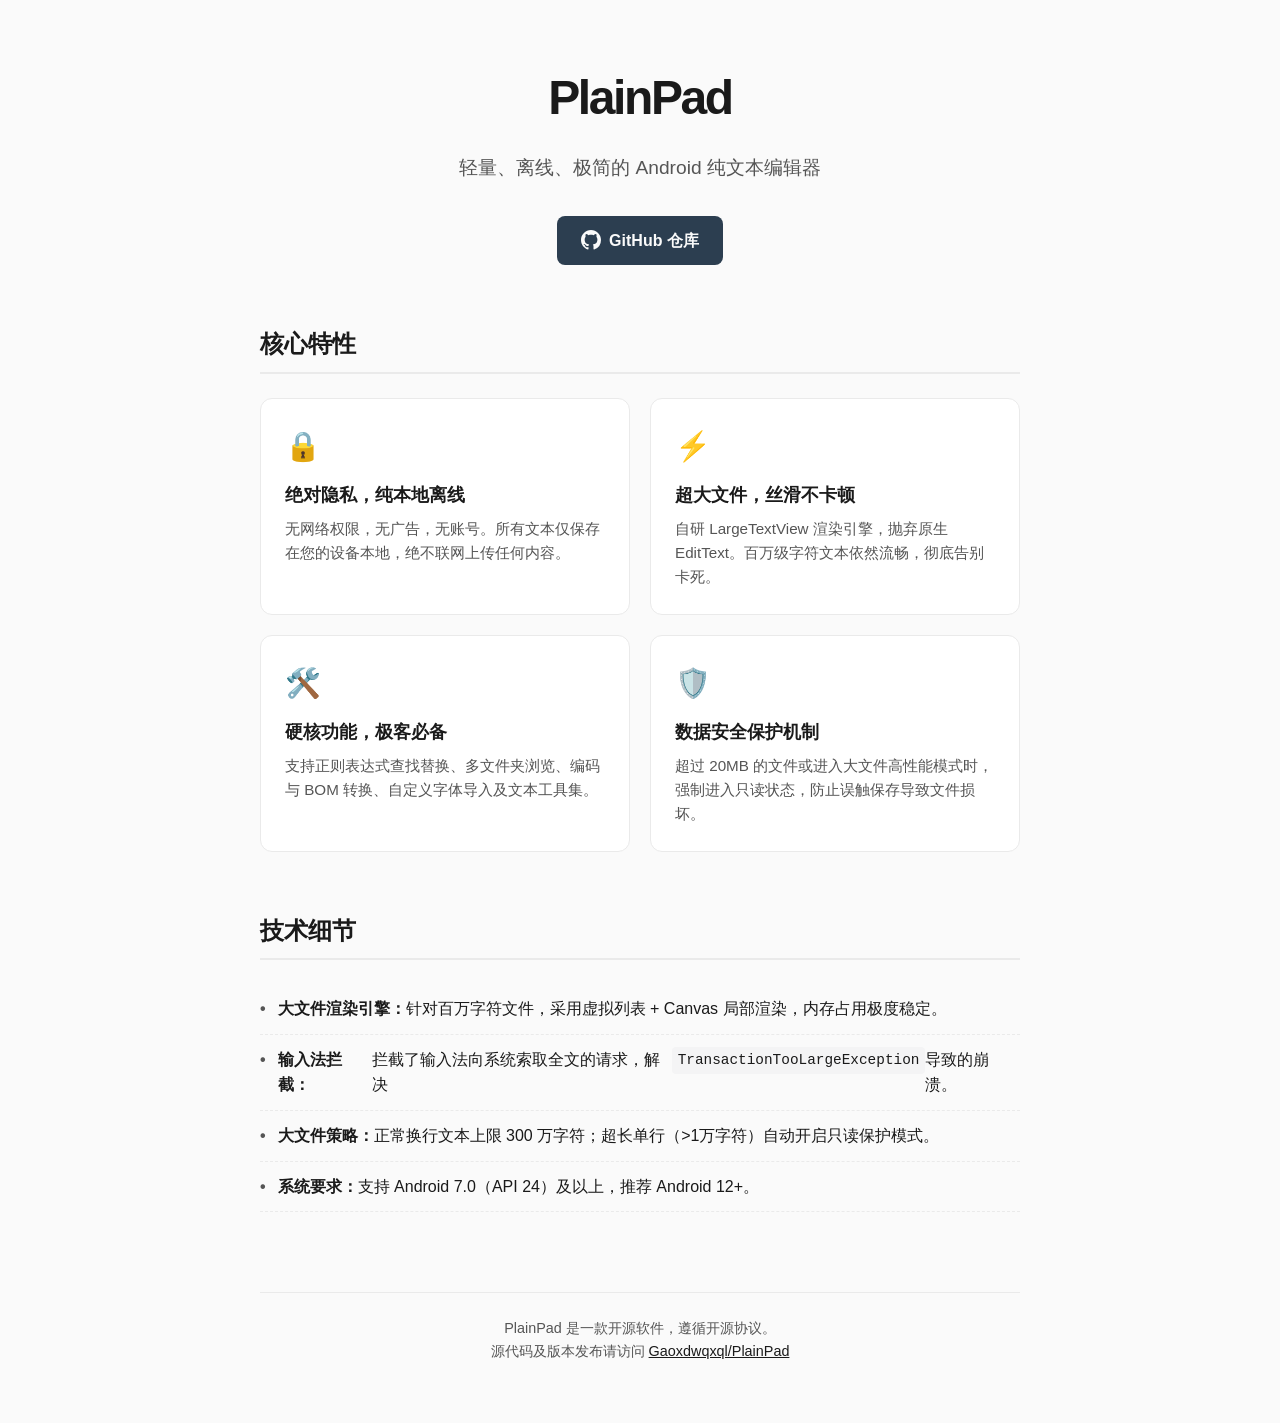
==== app/PlainPad/index.html @ 351f8bdc "Add files via upload" ====
<!DOCTYPE html>
<html lang="zh-CN">
<head>
    <meta charset="UTF-8">
    <meta name="viewport" content="width=device-width, initial-scale=1.0">
    <title>PlainPad - 轻量极简的 Android 纯文本编辑器</title>
    <meta name="description" content="PlainPad 是一款轻量、离线、极简的 Android 纯文本编辑器。无广告、无账号、无网络权限，支持超大文件处理。">
    <style>
        :root {
            --bg-color: #fafafa;
            --text-main: #1a1a1a;
            --text-secondary: #555555;
            --accent-color: #2c3e50;
            --card-bg: #ffffff;
            --border-color: #eaeaea;
            --code-bg: #f4f4f5;
        }

        @media (prefers-color-scheme: dark) {
            :root {
                --bg-color: #121212;
                --text-main: #f0f0f0;
                --text-secondary: #aaaaaa;
                --accent-color: #e0e0e0;
                --card-bg: #1e1e1e;
                --border-color: #333333;
                --code-bg: #2a2a2a;
            }
        }

        * {
            box-sizing: border-box;
            margin: 0;
            padding: 0;
        }

        body {
            font-family: -apple-system, BlinkMacSystemFont, "Segoe UI", Roboto, Helvetica, Arial, sans-serif;
            background-color: var(--bg-color);
            color: var(--text-main);
            line-height: 1.6;
            -webkit-font-smoothing: antialiased;
        }

        .container {
            max-width: 800px;
            margin: 0 auto;
            padding: 60px 20px;
        }

        /* 头部区域 */
        header {
            text-align: center;
            margin-bottom: 60px;
        }

        h1 {
            font-size: 3rem;
            font-weight: 800;
            letter-spacing: -0.05em;
            margin-bottom: 16px;
        }

        .subtitle {
            font-size: 1.2rem;
            color: var(--text-secondary);
            margin-bottom: 32px;
        }

        .github-btn {
            display: inline-flex;
            align-items: center;
            background-color: var(--accent-color);
            color: var(--bg-color);
            text-decoration: none;
            padding: 12px 24px;
            border-radius: 8px;
            font-weight: 600;
            transition: opacity 0.2s;
        }

        .github-btn:hover {
            opacity: 0.8;
        }

        .github-btn svg {
            width: 20px;
            height: 20px;
            margin-right: 8px;
            fill: currentColor;
        }

        /* 内容区块 */
        .section-title {
            font-size: 1.5rem;
            font-weight: 700;
            margin-bottom: 24px;
            padding-bottom: 8px;
            border-bottom: 2px solid var(--border-color);
        }

        /* 特性网格 */
        .features-grid {
            display: grid;
            grid-template-columns: repeat(auto-fit, minmax(300px, 1fr));
            gap: 20px;
            margin-bottom: 60px;
        }

        .feature-card {
            background-color: var(--card-bg);
            border: 1px solid var(--border-color);
            border-radius: 12px;
            padding: 24px;
            transition: transform 0.2s, box-shadow 0.2s;
        }

        .feature-card:hover {
            transform: translateY(-2px);
            box-shadow: 0 8px 24px rgba(0,0,0,0.04);
        }

        .feature-icon {
            font-size: 1.8rem;
            margin-bottom: 12px;
        }

        .feature-card h3 {
            font-size: 1.1rem;
            margin-bottom: 8px;
        }

        .feature-card p {
            font-size: 0.95rem;
            color: var(--text-secondary);
        }

        /* 详情列表 */
        .details-list {
            list-style: none;
            margin-bottom: 60px;
        }

        .details-list li {
            padding: 12px 0;
            border-bottom: 1px dashed var(--border-color);
            display: flex;
            align-items: flex-start;
        }

        .details-list li::before {
            content: "•";
            color: var(--text-secondary);
            margin-right: 12px;
            font-weight: bold;
        }

        /* 代码块样式 */
        code {
            font-family: ui-monospace, SFMono-Regular, Menlo, Monaco, Consolas, monospace;
            background-color: var(--code-bg);
            padding: 2px 6px;
            border-radius: 4px;
            font-size: 0.9em;
        }

        /* 底部 */
        footer {
            text-align: center;
            margin-top: 80px;
            padding-top: 24px;
            border-top: 1px solid var(--border-color);
            color: var(--text-secondary);
            font-size: 0.9rem;
        }
    </style>
</head>
<body>

    <div class="container">
        <header>
            <h1>PlainPad</h1>
            <p class="subtitle">轻量、离线、极简的 Android 纯文本编辑器</p>
            <a href="https://github.com/Gaoxdwqxql/PlainPad" target="_blank" rel="noopener noreferrer" class="github-btn">
                <svg viewBox="0 0 16 16" version="1.1" aria-hidden="true"><path fill-rule="evenodd" d="M8 0C3.58 0 0 3.58 0 8c0 3.54 2.29 6.53 5.47 7.59.4.07.55-.17.55-.38 0-.19-.01-.82-.01-1.49-2.01.37-2.53-.49-2.69-.94-.09-.23-.48-.94-.82-1.13-.28-.15-.68-.52-.01-.53.63-.01 1.08.58 1.23.82.72 1.21 1.87.87 2.33.66.07-.52.28-.87.51-1.07-1.78-.2-3.64-.89-3.64-3.95 0-.87.31-1.59.82-2.15-.08-.2-.36-1.02.08-2.12 0 0 .67-.21 2.2.82.64-.18 1.32-.27 2-.27.68 0 1.36.09 2 .27 1.53-1.04 2.2-.82 2.2-.82.44 1.1.16 1.92.08 2.12.51.56.82 1.27.82 2.15 0 3.07-1.87 3.75-3.65 3.95.29.25.54.73.54 1.48 0 1.07-.01 1.93-.01 2.2 0 .21.15.46.55.38A8.013 8.013 0 0016 8c0-4.42-3.58-8-8-8z"></path></svg>
                GitHub 仓库
            </a>
        </header>

        <main>
            <h2 class="section-title">核心特性</h2>
            <div class="features-grid">
                <div class="feature-card">
                    <div class="feature-icon">🔒</div>
                    <h3>绝对隐私，纯本地离线</h3>
                    <p>无网络权限，无广告，无账号。所有文本仅保存在您的设备本地，绝不联网上传任何内容。</p>
                </div>
                <div class="feature-card">
                    <div class="feature-icon">⚡</div>
                    <h3>超大文件，丝滑不卡顿</h3>
                    <p>自研 LargeTextView 渲染引擎，抛弃原生 EditText。百万级字符文本依然流畅，彻底告别卡死。</p>
                </div>
                <div class="feature-card">
                    <div class="feature-icon">🛠️</div>
                    <h3>硬核功能，极客必备</h3>
                    <p>支持正则表达式查找替换、多文件夹浏览、编码与 BOM 转换、自定义字体导入及文本工具集。</p>
                </div>
                <div class="feature-card">
                    <div class="feature-icon">🛡️</div>
                    <h3>数据安全保护机制</h3>
                    <p>超过 20MB 的文件或进入大文件高性能模式时，强制进入只读状态，防止误触保存导致文件损坏。</p>
                </div>
            </div>

            <h2 class="section-title">技术细节</h2>
            <ul class="details-list">
                <li><strong>大文件渲染引擎：</strong>针对百万字符文件，采用虚拟列表 + Canvas 局部渲染，内存占用极度稳定。</li>
                <li><strong>输入法拦截：</strong>拦截了输入法向系统索取全文的请求，解决 <code>TransactionTooLargeException</code> 导致的崩溃。</li>
                <li><strong>大文件策略：</strong>正常换行文本上限 300 万字符；超长单行（>1万字符）自动开启只读保护模式。</li>
                <li><strong>系统要求：</strong>支持 Android 7.0（API 24）及以上，推荐 Android 12+。</li>
            </ul>
        </main>

        <footer>
            <p>PlainPad 是一款开源软件，遵循开源协议。</p>
            <p>源代码及版本发布请访问 <a href="https://github.com/Gaoxdwqxql/PlainPad" target="_blank" rel="noopener noreferrer" style="color: var(--text-main); text-decoration: underline;">Gaoxdwqxql/PlainPad</a></p>
        </footer>
    </div>

</body>
</html>
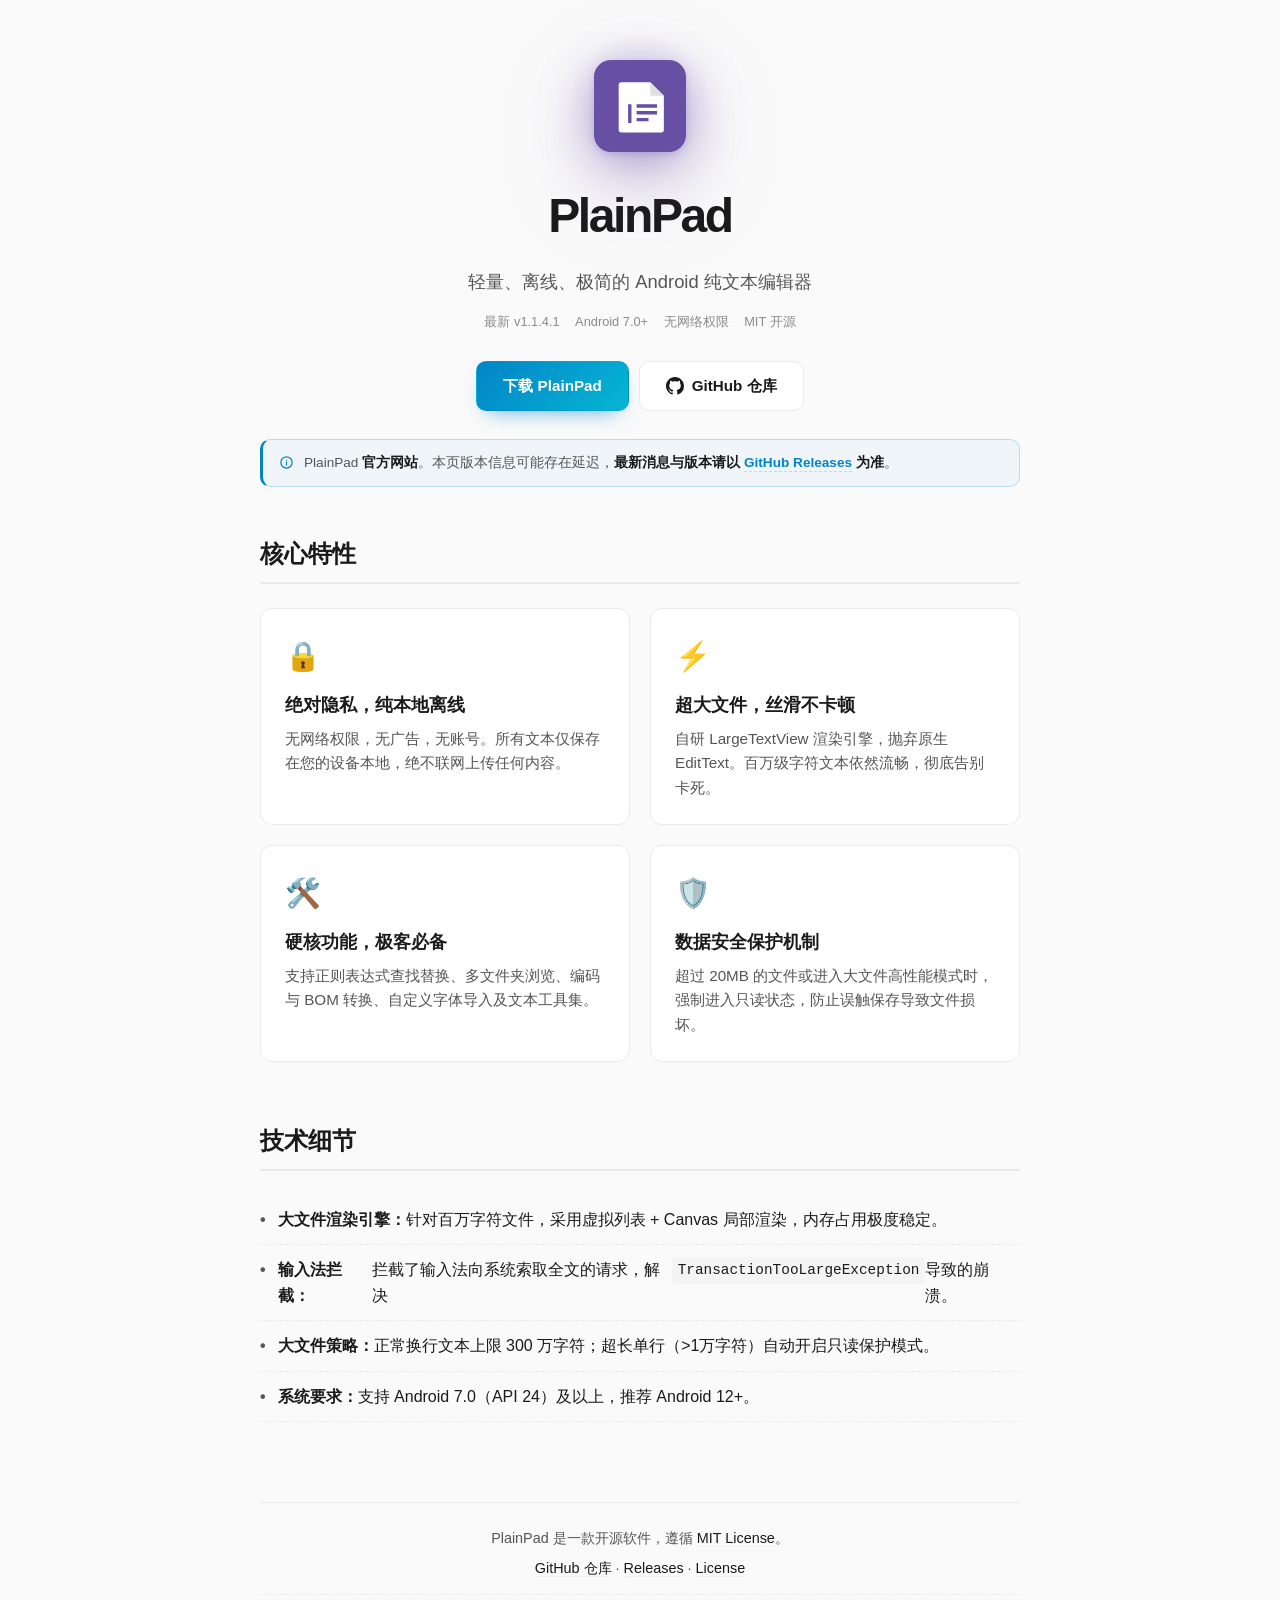
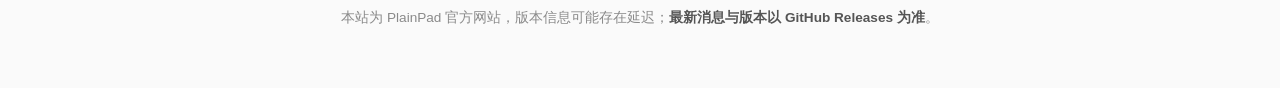
==== commit f6c87958: "Update index.html" ====
--- a/app/PlainPad/index.html
+++ b/app/PlainPad/index.html
@@ -4,16 +4,24 @@
     <meta charset="UTF-8">
     <meta name="viewport" content="width=device-width, initial-scale=1.0">
     <title>PlainPad - 轻量极简的 Android 纯文本编辑器</title>
-    <meta name="description" content="PlainPad 是一款轻量、离线、极简的 Android 纯文本编辑器。无广告、无账号、无网络权限，支持超大文件处理。">
+    <meta name="description" content="PlainPad 是一款轻量、离线、极简的 Android 纯文本编辑器。无广告、无账号、无网络权限，支持超大文件处理。官方网站提供版本信息与下载入口，版本更新以 GitHub Releases 为准。">
+    <link rel="icon" href="data:image/svg+xml,%3Csvg xmlns='http://www.w3.org/2000/svg' viewBox='0 0 108 108'%3E%3Cpath fill='%236750A4' d='M20,0 L88,0 A20,20 0 0 1 108,20 L108,88 A20,20 0 0 1 88,108 L20,108 A20,20 0 0 1 0,88 L0,20 A20,20 0 0 1 20,0 z'/%3E%3Cpath fill='%23fff' d='M32,26 L66,26 L82,42 L82,82 A3,3 0 0 1 79,85 L32,85 A3,3 0 0 1 29,82 L29,29 A3,3 0 0 1 32,26 z'/%3E%3Cpath fill='%23E0E0E0' d='M66,26 L66,42 L82,42 z'/%3E%3Cpath fill='%236750A4' d='M40,52 L44,52 L44,74 L40,74 z M50,52 L74,52 L74,56 L50,56 z M50,60 L74,60 L74,64 L50,64 z M50,68 L64,68 L64,72 L50,72 z'/%3E%3C/svg%3E">
     <style>
         :root {
             --bg-color: #fafafa;
             --text-main: #1a1a1a;
             --text-secondary: #555555;
+            --text-faint: #8a8a8a;
             --accent-color: #2c3e50;
             --card-bg: #ffffff;
             --border-color: #eaeaea;
             --code-bg: #f4f4f5;
+            --brand-2: #0284c7;
+            --brand-3: #06b6d4;
+            --notice-bg: rgba(2,132,199,.045);
+            --notice-border: rgba(2,132,199,.22);
+            --glow-1: rgba(103,80,164,.22);
+            --glow-2: rgba(139,92,246,.08);
         }
 
         @media (prefers-color-scheme: dark) {
@@ -21,18 +29,21 @@
                 --bg-color: #121212;
                 --text-main: #f0f0f0;
                 --text-secondary: #aaaaaa;
+                --text-faint: #777777;
                 --accent-color: #e0e0e0;
                 --card-bg: #1e1e1e;
                 --border-color: #333333;
                 --code-bg: #2a2a2a;
+                --brand-2: #38bdf8;
+                --brand-3: #22d3ee;
+                --notice-bg: rgba(56,189,248,.06);
+                --notice-border: rgba(56,189,248,.22);
+                --glow-1: rgba(179,157,219,.28);
+                --glow-2: rgba(179,157,219,.08);
             }
         }
 
-        * {
-            box-sizing: border-box;
-            margin: 0;
-            padding: 0;
-        }
+        * { box-sizing: border-box; margin: 0; padding: 0; }
 
         body {
             font-family: -apple-system, BlinkMacSystemFont, "Segoe UI", Roboto, Helvetica, Arial, sans-serif;
@@ -48,49 +59,151 @@
             padding: 60px 20px;
         }
 
-        /* 头部区域 */
+        /* ---------- 头部 ---------- */
         header {
             text-align: center;
-            margin-bottom: 60px;
+            margin-bottom: 48px;
+        }
+
+        /* 图标容器 + 光晕 */
+        .app-icon-wrap {
+            position: relative;
+            width: 92px;
+            height: 92px;
+            margin: 0 auto 26px;
+            animation: iconIn .55s cubic-bezier(.22,.68,.32,1.12) both;
+        }
+        .app-icon-wrap::before {
+            content: "";
+            position: absolute;
+            inset: -26px;
+            border-radius: 50%;
+            background: radial-gradient(circle, var(--glow-1), var(--glow-2) 45%, transparent 70%);
+            filter: blur(6px);
+            z-index: -1;
+            pointer-events: none;
+        }
+        .app-icon {
+            width: 100%;
+            height: 100%;
+            filter:
+                drop-shadow(0 2px 3px rgba(103,80,164,.22))
+                drop-shadow(0 12px 26px rgba(103,80,164,.42))
+                drop-shadow(0 24px 44px rgba(103,80,164,.2));
+        }
+        .app-icon svg { display: block; width: 100%; height: 100%; }
+
+        @media (prefers-color-scheme: dark) {
+            .app-icon {
+                filter:
+                    drop-shadow(0 2px 3px rgba(179,157,219,.18))
+                    drop-shadow(0 12px 26px rgba(179,157,219,.32))
+                    drop-shadow(0 24px 44px rgba(179,157,219,.16));
+            }
+        }
+
+        @keyframes iconIn {
+            from { opacity: 0; transform: translateY(-10px) scale(.92); }
+            to   { opacity: 1; transform: none; }
         }
 
         h1 {
             font-size: 3rem;
             font-weight: 800;
             letter-spacing: -0.05em;
+            margin-bottom: 12px;
+        }
+
+        .subtitle {
+            font-size: 1.15rem;
+            color: var(--text-secondary);
             margin-bottom: 16px;
         }
 
-        .subtitle {
-            font-size: 1.2rem;
-            color: var(--text-secondary);
-            margin-bottom: 32px;
-        }
-
-        .github-btn {
+        .meta-row {
+            display: flex;
+            flex-wrap: wrap;
+            justify-content: center;
+            gap: 6px;
+            font-size: 0.8rem;
+            color: var(--text-faint);
+            margin-bottom: 28px;
+        }
+        .meta-row span { display: inline-flex; align-items: center; gap: 6px; }
+        .meta-row span + span::before { content: "·"; color: var(--border-color); }
+
+        .actions {
+            display: flex;
+            flex-wrap: wrap;
+            justify-content: center;
+            gap: 10px;
+        }
+
+        .btn {
             display: inline-flex;
             align-items: center;
-            background-color: var(--accent-color);
-            color: var(--bg-color);
+            justify-content: center;
+            gap: 8px;
             text-decoration: none;
-            padding: 12px 24px;
-            border-radius: 8px;
+            padding: 12px 26px;
+            border-radius: 10px;
             font-weight: 600;
-            transition: opacity 0.2s;
-        }
-
-        .github-btn:hover {
-            opacity: 0.8;
-        }
-
-        .github-btn svg {
-            width: 20px;
-            height: 20px;
-            margin-right: 8px;
-            fill: currentColor;
-        }
-
-        /* 内容区块 */
+            font-size: 0.95rem;
+            border: 1px solid transparent;
+            transition: filter .18s, transform .18s, background .18s, border-color .18s;
+            white-space: nowrap;
+        }
+        .btn:hover { transform: translateY(-1px); }
+
+        .btn-primary {
+            color: #fff;
+            background: linear-gradient(135deg, var(--brand-2), var(--brand-3));
+            box-shadow: 0 10px 22px -12px rgba(2,132,199,.75);
+        }
+        .btn-primary:hover { filter: brightness(1.06); }
+
+        .btn-ghost {
+            color: var(--text-main);
+            background: var(--card-bg);
+            border-color: var(--border-color);
+        }
+        .btn-ghost:hover { background: var(--code-bg); border-color: var(--text-faint); }
+
+        .btn svg { width: 18px; height: 18px; fill: currentColor; flex: none; }
+
+        /* 说明条 */
+        .notice {
+            display: flex;
+            align-items: flex-start;
+            gap: 10px;
+            margin: 28px 0 0;
+            padding: 12px 16px;
+            background: var(--notice-bg);
+            border: 1px solid var(--notice-border);
+            border-left: 3px solid var(--brand-2);
+            border-radius: 10px;
+            font-size: 0.85rem;
+            color: var(--text-secondary);
+            line-height: 1.65;
+            text-align: left;
+        }
+        .notice svg {
+            flex: none;
+            width: 15px;
+            height: 15px;
+            margin-top: 3px;
+            color: var(--brand-2);
+        }
+        .notice strong { color: var(--text-main); font-weight: 600; }
+        .notice a {
+            color: var(--brand-2);
+            text-decoration: none;
+            border-bottom: 1px dashed var(--notice-border);
+            padding-bottom: 1px;
+        }
+        .notice a:hover { border-bottom-style: solid; border-color: var(--brand-2); }
+
+        /* ---------- 内容 ---------- */
         .section-title {
             font-size: 1.5rem;
             font-weight: 700;
@@ -99,7 +212,6 @@
             border-bottom: 2px solid var(--border-color);
         }
 
-        /* 特性网格 */
         .features-grid {
             display: grid;
             grid-template-columns: repeat(auto-fit, minmax(300px, 1fr));
@@ -114,40 +226,21 @@
             padding: 24px;
             transition: transform 0.2s, box-shadow 0.2s;
         }
-
         .feature-card:hover {
             transform: translateY(-2px);
             box-shadow: 0 8px 24px rgba(0,0,0,0.04);
         }
-
-        .feature-icon {
-            font-size: 1.8rem;
-            margin-bottom: 12px;
-        }
-
-        .feature-card h3 {
-            font-size: 1.1rem;
-            margin-bottom: 8px;
-        }
-
-        .feature-card p {
-            font-size: 0.95rem;
-            color: var(--text-secondary);
-        }
-
-        /* 详情列表 */
-        .details-list {
-            list-style: none;
-            margin-bottom: 60px;
-        }
-
+        .feature-icon { font-size: 1.8rem; margin-bottom: 12px; }
+        .feature-card h3 { font-size: 1.1rem; margin-bottom: 8px; }
+        .feature-card p { font-size: 0.95rem; color: var(--text-secondary); }
+
+        .details-list { list-style: none; margin-bottom: 60px; }
         .details-list li {
             padding: 12px 0;
             border-bottom: 1px dashed var(--border-color);
             display: flex;
             align-items: flex-start;
         }
-
         .details-list li::before {
             content: "•";
             color: var(--text-secondary);
@@ -155,7 +248,6 @@
             font-weight: bold;
         }
 
-        /* 代码块样式 */
         code {
             font-family: ui-monospace, SFMono-Regular, Menlo, Monaco, Consolas, monospace;
             background-color: var(--code-bg);
@@ -164,7 +256,7 @@
             font-size: 0.9em;
         }
 
-        /* 底部 */
+        /* ---------- 页脚 ---------- */
         footer {
             text-align: center;
             margin-top: 80px;
@@ -173,18 +265,77 @@
             color: var(--text-secondary);
             font-size: 0.9rem;
         }
+        footer p + p { margin-top: 6px; }
+        footer a {
+            color: var(--text-main);
+            text-decoration: none;
+            border-bottom: 1px dotted var(--border-color);
+            transition: border-color .15s, color .15s;
+        }
+        footer a:hover { border-bottom-style: solid; border-color: var(--text-main); }
+        footer .foot-note {
+            margin-top: 14px;
+            padding-top: 12px;
+            border-top: 1px dashed var(--border-color);
+            font-size: 0.85rem;
+            color: var(--text-faint);
+        }
+        footer .foot-note b { color: var(--text-secondary); font-weight: 600; }
+
+        /* ---------- 响应式 ---------- */
+        @media (max-width: 520px) {
+            .container { padding: 40px 16px; }
+            .app-icon-wrap { width: 76px; height: 76px; margin-bottom: 22px; }
+            .app-icon-wrap::before { inset: -18px; filter: blur(5px); }
+            h1 { font-size: 2.2rem; }
+            .subtitle { font-size: 1rem; }
+            .actions { flex-direction: column; align-items: stretch; }
+            .btn { width: 100%; }
+            .notice { font-size: 0.82rem; padding: 11px 13px; }
+        }
     </style>
 </head>
 <body>
 
     <div class="container">
         <header>
+            <div class="app-icon-wrap">
+                <div class="app-icon">
+                    <svg viewBox="0 0 108 108" role="img" aria-label="PlainPad 图标">
+                        <path fill="#6750A4" d="M20,0 L88,0 A20,20 0 0 1 108,20 L108,88 A20,20 0 0 1 88,108 L20,108 A20,20 0 0 1 0,88 L0,20 A20,20 0 0 1 20,0 z"/>
+                        <path fill="#FFFFFF" d="M32,26 L66,26 L82,42 L82,82 A3,3 0 0 1 79,85 L32,85 A3,3 0 0 1 29,82 L29,29 A3,3 0 0 1 32,26 z"/>
+                        <path fill="#E0E0E0" d="M66,26 L66,42 L82,42 z"/>
+                        <path fill="#6750A4" d="M40,52 L44,52 L44,74 L40,74 z M50,52 L74,52 L74,56 L50,56 z M50,60 L74,60 L74,64 L50,64 z M50,68 L64,68 L64,72 L50,72 z"/>
+                    </svg>
+                </div>
+            </div>
+
             <h1>PlainPad</h1>
             <p class="subtitle">轻量、离线、极简的 Android 纯文本编辑器</p>
-            <a href="https://github.com/Gaoxdwqxql/PlainPad" target="_blank" rel="noopener noreferrer" class="github-btn">
-                <svg viewBox="0 0 16 16" version="1.1" aria-hidden="true"><path fill-rule="evenodd" d="M8 0C3.58 0 0 3.58 0 8c0 3.54 2.29 6.53 5.47 7.59.4.07.55-.17.55-.38 0-.19-.01-.82-.01-1.49-2.01.37-2.53-.49-2.69-.94-.09-.23-.48-.94-.82-1.13-.28-.15-.68-.52-.01-.53.63-.01 1.08.58 1.23.82.72 1.21 1.87.87 2.33.66.07-.52.28-.87.51-1.07-1.78-.2-3.64-.89-3.64-3.95 0-.87.31-1.59.82-2.15-.08-.2-.36-1.02.08-2.12 0 0 .67-.21 2.2.82.64-.18 1.32-.27 2-.27.68 0 1.36.09 2 .27 1.53-1.04 2.2-.82 2.2-.82.44 1.1.16 1.92.08 2.12.51.56.82 1.27.82 2.15 0 3.07-1.87 3.75-3.65 3.95.29.25.54.73.54 1.48 0 1.07-.01 1.93-.01 2.2 0 .21.15.46.55.38A8.013 8.013 0 0016 8c0-4.42-3.58-8-8-8z"></path></svg>
-                GitHub 仓库
-            </a>
+
+            <div class="meta-row">
+                <span>最新 v1.1.4.1</span>
+                <span>Android 7.0+</span>
+                <span>无网络权限</span>
+                <span>MIT 开源</span>
+            </div>
+
+            <div class="actions">
+                <a href="/app/PlainPad/download/" class="btn btn-primary">下载 PlainPad</a>
+                <a href="https://github.com/Gaoxdwqxql/PlainPad" target="_blank" rel="noopener noreferrer" class="btn btn-ghost">
+                    <svg viewBox="0 0 16 16" version="1.1" aria-hidden="true"><path fill-rule="evenodd" d="M8 0C3.58 0 0 3.58 0 8c0 3.54 2.29 6.53 5.47 7.59.4.07.55-.17.55-.38 0-.19-.01-.82-.01-1.49-2.01.37-2.53-.49-2.69-.94-.09-.23-.48-.94-.82-1.13-.28-.15-.68-.52-.01-.53.63-.01 1.08.58 1.23.82.72 1.21 1.87.87 2.33.66.07-.52.28-.87.51-1.07-1.78-.2-3.64-.89-3.64-3.95 0-.87.31-1.59.82-2.15-.08-.2-.36-1.02.08-2.12 0 0 .67-.21 2.2.82.64-.18 1.32-.27 2-.27.68 0 1.36.09 2 .27 1.53-1.04 2.2-.82 2.2-.82.44 1.1.16 1.92.08 2.12.51.56.82 1.27.82 2.15 0 3.07-1.87 3.75-3.65 3.95.29.25.54.73.54 1.48 0 1.07-.01 1.93-.01 2.2 0 .21.15.46.55.38A8.013 8.013 0 0016 8c0-4.42-3.58-8-8-8z"></path></svg>
+                    GitHub 仓库
+                </a>
+            </div>
+
+            <div class="notice" role="note">
+                <svg viewBox="0 0 24 24" fill="none" stroke="currentColor" stroke-width="2" stroke-linecap="round" stroke-linejoin="round" aria-hidden="true">
+                    <circle cx="12" cy="12" r="9"></circle>
+                    <path d="M12 11v5"></path>
+                    <path d="M12 8h.01"></path>
+                </svg>
+                <p>PlainPad <strong>官方网站</strong>。本页版本信息可能存在延迟，<strong>最新消息与版本请以 <a href="https://github.com/Gaoxdwqxql/PlainPad/releases" target="_blank" rel="noopener">GitHub Releases</a> 为准</strong>。</p>
+            </div>
         </header>
 
         <main>
@@ -222,10 +373,15 @@
         </main>
 
         <footer>
-            <p>PlainPad 是一款开源软件，遵循开源协议。</p>
-            <p>源代码及版本发布请访问 <a href="https://github.com/Gaoxdwqxql/PlainPad" target="_blank" rel="noopener noreferrer" style="color: var(--text-main); text-decoration: underline;">Gaoxdwqxql/PlainPad</a></p>
+            <p>PlainPad 是一款开源软件，遵循 <a href="https://github.com/Gaoxdwqxql/PlainPad/blob/master/LICENSE" target="_blank" rel="noopener noreferrer">MIT License</a>。</p>
+            <p>
+                <a href="https://github.com/Gaoxdwqxql/PlainPad" target="_blank" rel="noopener noreferrer">GitHub 仓库</a> ·
+                <a href="https://github.com/Gaoxdwqxql/PlainPad/releases" target="_blank" rel="noopener noreferrer">Releases</a> ·
+                <a href="https://github.com/Gaoxdwqxql/PlainPad/blob/master/LICENSE" target="_blank" rel="noopener noreferrer">License</a>
+            </p>
+            <p class="foot-note">本站为 PlainPad 官方网站，版本信息可能存在延迟；<b>最新消息与版本以 GitHub Releases 为准</b>。</p>
         </footer>
     </div>
 
 </body>
-</html>+</html>
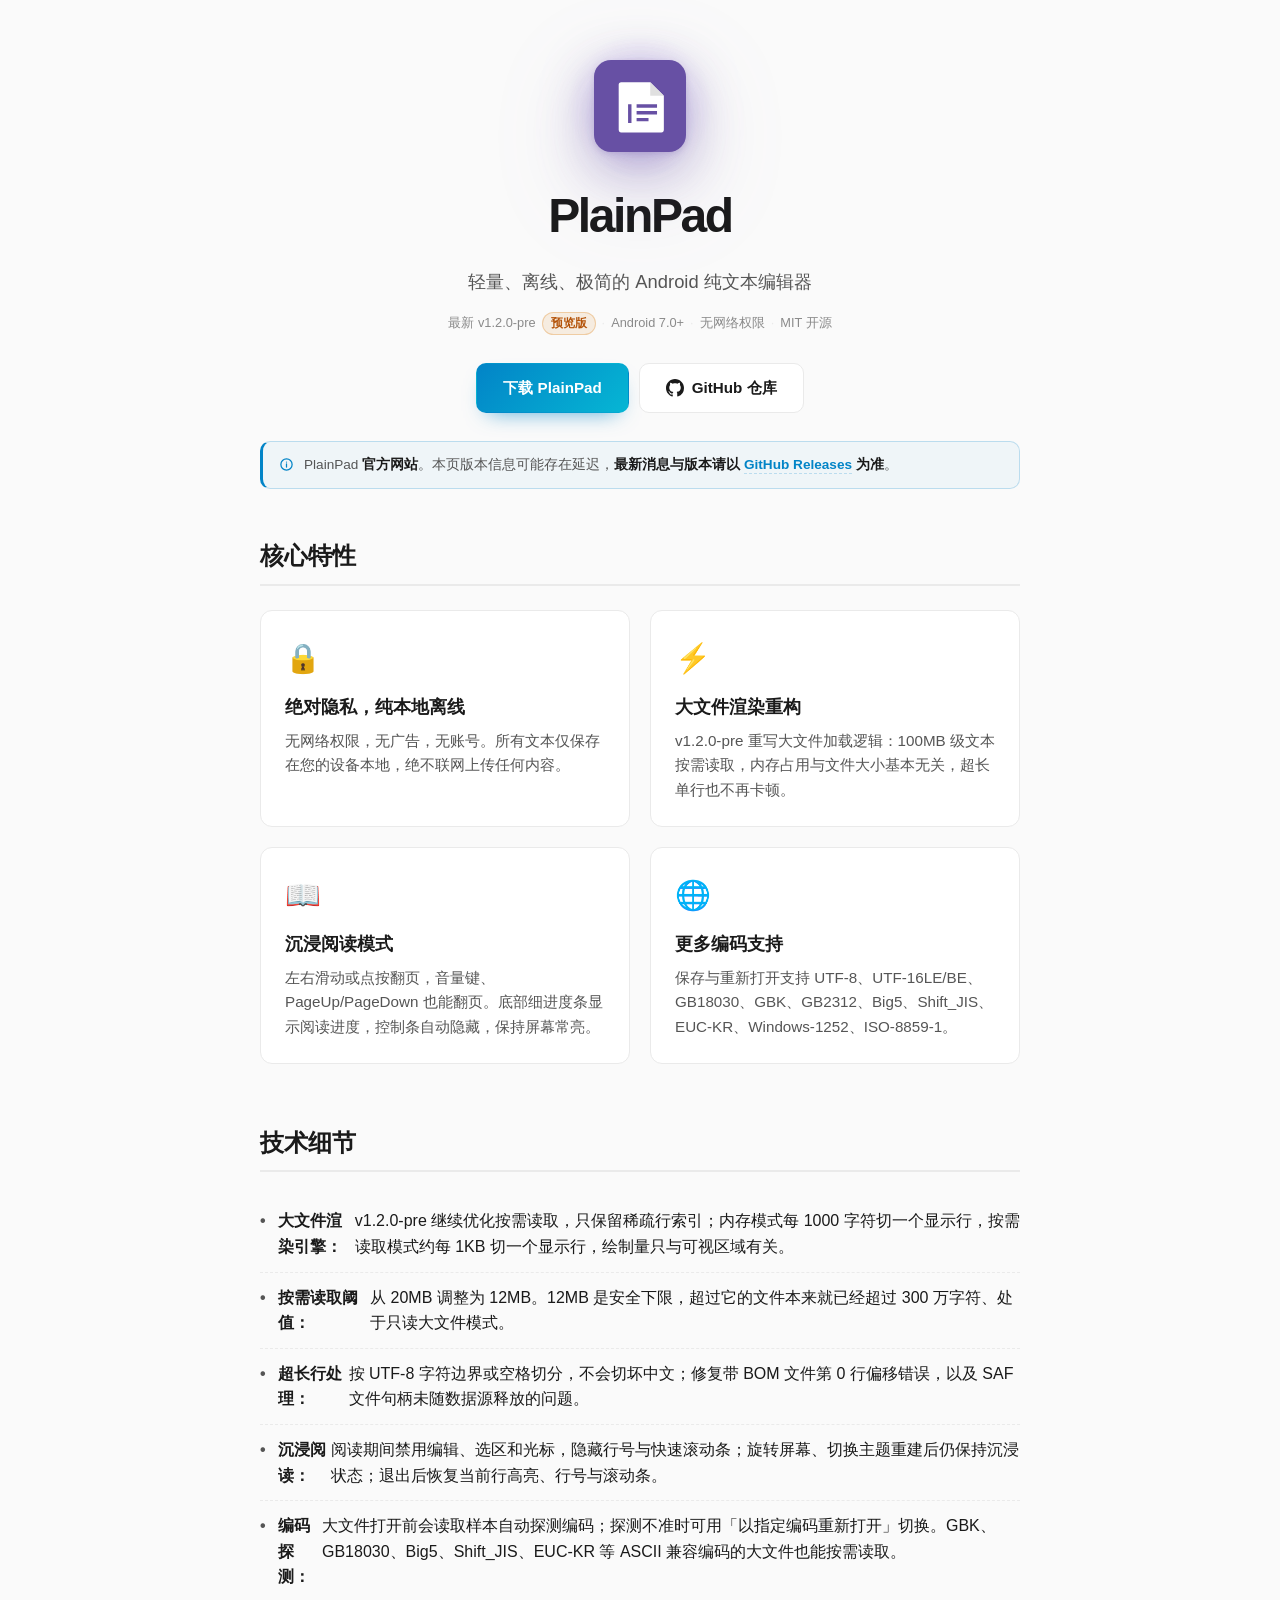
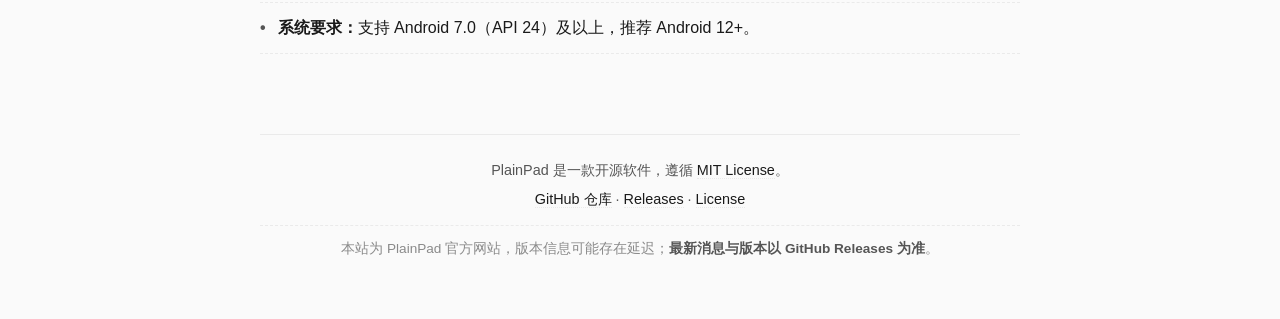
==== commit b5261e0d: "Update index.html" ====
--- a/app/PlainPad/index.html
+++ b/app/PlainPad/index.html
@@ -4,7 +4,7 @@
     <meta charset="UTF-8">
     <meta name="viewport" content="width=device-width, initial-scale=1.0">
     <title>PlainPad - 轻量极简的 Android 纯文本编辑器</title>
-    <meta name="description" content="PlainPad 是一款轻量、离线、极简的 Android 纯文本编辑器。无广告、无账号、无网络权限，支持超大文件处理。官方网站提供版本信息与下载入口，版本更新以 GitHub Releases 为准。">
+    <meta name="description" content="PlainPad 是一款轻量、离线、极简的 Android 纯文本编辑器。最新 v1.2.0-pre 预览版，重构大文件渲染，支持沉浸阅读与更多编码。无广告、无账号、无网络权限。">
     <link rel="icon" href="data:image/svg+xml,%3Csvg xmlns='http://www.w3.org/2000/svg' viewBox='0 0 108 108'%3E%3Cpath fill='%236750A4' d='M20,0 L88,0 A20,20 0 0 1 108,20 L108,88 A20,20 0 0 1 88,108 L20,108 A20,20 0 0 1 0,88 L0,20 A20,20 0 0 1 20,0 z'/%3E%3Cpath fill='%23fff' d='M32,26 L66,26 L82,42 L82,82 A3,3 0 0 1 79,85 L32,85 A3,3 0 0 1 29,82 L29,29 A3,3 0 0 1 32,26 z'/%3E%3Cpath fill='%23E0E0E0' d='M66,26 L66,42 L82,42 z'/%3E%3Cpath fill='%236750A4' d='M40,52 L44,52 L44,74 L40,74 z M50,52 L74,52 L74,56 L50,56 z M50,60 L74,60 L74,64 L50,64 z M50,68 L64,68 L64,72 L50,72 z'/%3E%3C/svg%3E">
     <style>
         :root {
@@ -23,7 +23,6 @@
             --glow-1: rgba(103,80,164,.22);
             --glow-2: rgba(139,92,246,.08);
         }
-
         @media (prefers-color-scheme: dark) {
             :root {
                 --bg-color: #121212;
@@ -42,9 +41,7 @@
                 --glow-2: rgba(179,157,219,.08);
             }
         }
-
         * { box-sizing: border-box; margin: 0; padding: 0; }
-
         body {
             font-family: -apple-system, BlinkMacSystemFont, "Segoe UI", Roboto, Helvetica, Arial, sans-serif;
             background-color: var(--bg-color);
@@ -52,237 +49,127 @@
             line-height: 1.6;
             -webkit-font-smoothing: antialiased;
         }
-
-        .container {
-            max-width: 800px;
-            margin: 0 auto;
-            padding: 60px 20px;
-        }
-
-        /* ---------- 头部 ---------- */
-        header {
-            text-align: center;
-            margin-bottom: 48px;
-        }
-
-        /* 图标容器 + 光晕 */
+        .container { max-width: 800px; margin: 0 auto; padding: 60px 20px; }
+        header { text-align: center; margin-bottom: 48px; }
         .app-icon-wrap {
-            position: relative;
-            width: 92px;
-            height: 92px;
+            position: relative; width: 92px; height: 92px;
             margin: 0 auto 26px;
             animation: iconIn .55s cubic-bezier(.22,.68,.32,1.12) both;
         }
         .app-icon-wrap::before {
-            content: "";
-            position: absolute;
-            inset: -26px;
-            border-radius: 50%;
+            content: ""; position: absolute; inset: -26px; border-radius: 50%;
             background: radial-gradient(circle, var(--glow-1), var(--glow-2) 45%, transparent 70%);
-            filter: blur(6px);
-            z-index: -1;
-            pointer-events: none;
+            filter: blur(6px); z-index: -1; pointer-events: none;
         }
         .app-icon {
-            width: 100%;
-            height: 100%;
-            filter:
-                drop-shadow(0 2px 3px rgba(103,80,164,.22))
-                drop-shadow(0 12px 26px rgba(103,80,164,.42))
-                drop-shadow(0 24px 44px rgba(103,80,164,.2));
+            width: 100%; height: 100%;
+            filter: drop-shadow(0 2px 3px rgba(103,80,164,.22))
+                    drop-shadow(0 12px 26px rgba(103,80,164,.42))
+                    drop-shadow(0 24px 44px rgba(103,80,164,.2));
         }
         .app-icon svg { display: block; width: 100%; height: 100%; }
-
         @media (prefers-color-scheme: dark) {
             .app-icon {
-                filter:
-                    drop-shadow(0 2px 3px rgba(179,157,219,.18))
-                    drop-shadow(0 12px 26px rgba(179,157,219,.32))
-                    drop-shadow(0 24px 44px rgba(179,157,219,.16));
+                filter: drop-shadow(0 2px 3px rgba(179,157,219,.18))
+                        drop-shadow(0 12px 26px rgba(179,157,219,.32))
+                        drop-shadow(0 24px 44px rgba(179,157,219,.16));
             }
         }
-
         @keyframes iconIn {
             from { opacity: 0; transform: translateY(-10px) scale(.92); }
             to   { opacity: 1; transform: none; }
         }
-
-        h1 {
-            font-size: 3rem;
-            font-weight: 800;
-            letter-spacing: -0.05em;
-            margin-bottom: 12px;
-        }
-
-        .subtitle {
-            font-size: 1.15rem;
-            color: var(--text-secondary);
-            margin-bottom: 16px;
-        }
-
+        h1 { font-size: 3rem; font-weight: 800; letter-spacing: -0.05em; margin-bottom: 12px; }
+        .subtitle { font-size: 1.15rem; color: var(--text-secondary); margin-bottom: 16px; }
         .meta-row {
-            display: flex;
-            flex-wrap: wrap;
-            justify-content: center;
-            gap: 6px;
-            font-size: 0.8rem;
-            color: var(--text-faint);
-            margin-bottom: 28px;
+            display: flex; flex-wrap: wrap; justify-content: center; gap: 6px;
+            font-size: 0.8rem; color: var(--text-faint); margin-bottom: 28px;
         }
         .meta-row span { display: inline-flex; align-items: center; gap: 6px; }
         .meta-row span + span::before { content: "·"; color: var(--border-color); }
-
-        .actions {
-            display: flex;
-            flex-wrap: wrap;
-            justify-content: center;
-            gap: 10px;
-        }
-
+        .meta-row .pre-tag {
+            color: #b45309; background: rgba(217,119,6,.1);
+            border: 1px solid rgba(217,119,6,.28);
+            padding: 1px 8px; border-radius: 999px; font-size: 0.72rem; font-weight: 600;
+        }
+        .actions { display: flex; flex-wrap: wrap; justify-content: center; gap: 10px; }
         .btn {
-            display: inline-flex;
-            align-items: center;
-            justify-content: center;
-            gap: 8px;
-            text-decoration: none;
-            padding: 12px 26px;
-            border-radius: 10px;
-            font-weight: 600;
-            font-size: 0.95rem;
-            border: 1px solid transparent;
+            display: inline-flex; align-items: center; justify-content: center; gap: 8px;
+            text-decoration: none; padding: 12px 26px; border-radius: 10px;
+            font-weight: 600; font-size: 0.95rem; border: 1px solid transparent;
             transition: filter .18s, transform .18s, background .18s, border-color .18s;
             white-space: nowrap;
         }
         .btn:hover { transform: translateY(-1px); }
-
         .btn-primary {
-            color: #fff;
-            background: linear-gradient(135deg, var(--brand-2), var(--brand-3));
+            color: #fff; background: linear-gradient(135deg, var(--brand-2), var(--brand-3));
             box-shadow: 0 10px 22px -12px rgba(2,132,199,.75);
         }
         .btn-primary:hover { filter: brightness(1.06); }
-
-        .btn-ghost {
-            color: var(--text-main);
-            background: var(--card-bg);
-            border-color: var(--border-color);
-        }
+        .btn-ghost { color: var(--text-main); background: var(--card-bg); border-color: var(--border-color); }
         .btn-ghost:hover { background: var(--code-bg); border-color: var(--text-faint); }
-
         .btn svg { width: 18px; height: 18px; fill: currentColor; flex: none; }
-
-        /* 说明条 */
         .notice {
-            display: flex;
-            align-items: flex-start;
-            gap: 10px;
-            margin: 28px 0 0;
-            padding: 12px 16px;
-            background: var(--notice-bg);
-            border: 1px solid var(--notice-border);
-            border-left: 3px solid var(--brand-2);
-            border-radius: 10px;
-            font-size: 0.85rem;
-            color: var(--text-secondary);
-            line-height: 1.65;
-            text-align: left;
-        }
-        .notice svg {
-            flex: none;
-            width: 15px;
-            height: 15px;
-            margin-top: 3px;
-            color: var(--brand-2);
-        }
+            display: flex; align-items: flex-start; gap: 10px;
+            margin: 28px 0 0; padding: 12px 16px;
+            background: var(--notice-bg); border: 1px solid var(--notice-border);
+            border-left: 3px solid var(--brand-2); border-radius: 10px;
+            font-size: 0.85rem; color: var(--text-secondary); line-height: 1.65; text-align: left;
+        }
+        .notice svg { flex: none; width: 15px; height: 15px; margin-top: 3px; color: var(--brand-2); }
         .notice strong { color: var(--text-main); font-weight: 600; }
         .notice a {
-            color: var(--brand-2);
-            text-decoration: none;
-            border-bottom: 1px dashed var(--notice-border);
-            padding-bottom: 1px;
+            color: var(--brand-2); text-decoration: none;
+            border-bottom: 1px dashed var(--notice-border); padding-bottom: 1px;
         }
         .notice a:hover { border-bottom-style: solid; border-color: var(--brand-2); }
-
-        /* ---------- 内容 ---------- */
         .section-title {
-            font-size: 1.5rem;
-            font-weight: 700;
-            margin-bottom: 24px;
-            padding-bottom: 8px;
-            border-bottom: 2px solid var(--border-color);
-        }
-
+            font-size: 1.5rem; font-weight: 700; margin-bottom: 24px;
+            padding-bottom: 8px; border-bottom: 2px solid var(--border-color);
+        }
         .features-grid {
-            display: grid;
-            grid-template-columns: repeat(auto-fit, minmax(300px, 1fr));
-            gap: 20px;
-            margin-bottom: 60px;
-        }
-
+            display: grid; grid-template-columns: repeat(auto-fit, minmax(300px, 1fr));
+            gap: 20px; margin-bottom: 60px;
+        }
         .feature-card {
-            background-color: var(--card-bg);
-            border: 1px solid var(--border-color);
-            border-radius: 12px;
-            padding: 24px;
+            background-color: var(--card-bg); border: 1px solid var(--border-color);
+            border-radius: 12px; padding: 24px;
             transition: transform 0.2s, box-shadow 0.2s;
         }
-        .feature-card:hover {
-            transform: translateY(-2px);
-            box-shadow: 0 8px 24px rgba(0,0,0,0.04);
-        }
+        .feature-card:hover { transform: translateY(-2px); box-shadow: 0 8px 24px rgba(0,0,0,0.04); }
         .feature-icon { font-size: 1.8rem; margin-bottom: 12px; }
         .feature-card h3 { font-size: 1.1rem; margin-bottom: 8px; }
         .feature-card p { font-size: 0.95rem; color: var(--text-secondary); }
-
         .details-list { list-style: none; margin-bottom: 60px; }
         .details-list li {
-            padding: 12px 0;
-            border-bottom: 1px dashed var(--border-color);
-            display: flex;
-            align-items: flex-start;
+            padding: 12px 0; border-bottom: 1px dashed var(--border-color);
+            display: flex; align-items: flex-start;
         }
         .details-list li::before {
-            content: "•";
-            color: var(--text-secondary);
-            margin-right: 12px;
-            font-weight: bold;
-        }
-
+            content: "•"; color: var(--text-secondary); margin-right: 12px; font-weight: bold;
+        }
         code {
             font-family: ui-monospace, SFMono-Regular, Menlo, Monaco, Consolas, monospace;
-            background-color: var(--code-bg);
-            padding: 2px 6px;
-            border-radius: 4px;
-            font-size: 0.9em;
-        }
-
-        /* ---------- 页脚 ---------- */
+            background-color: var(--code-bg); padding: 2px 6px; border-radius: 4px; font-size: 0.9em;
+        }
         footer {
-            text-align: center;
-            margin-top: 80px;
-            padding-top: 24px;
+            text-align: center; margin-top: 80px; padding-top: 24px;
             border-top: 1px solid var(--border-color);
-            color: var(--text-secondary);
-            font-size: 0.9rem;
+            color: var(--text-secondary); font-size: 0.9rem;
         }
         footer p + p { margin-top: 6px; }
         footer a {
-            color: var(--text-main);
-            text-decoration: none;
+            color: var(--text-main); text-decoration: none;
             border-bottom: 1px dotted var(--border-color);
             transition: border-color .15s, color .15s;
         }
         footer a:hover { border-bottom-style: solid; border-color: var(--text-main); }
         footer .foot-note {
-            margin-top: 14px;
-            padding-top: 12px;
+            margin-top: 14px; padding-top: 12px;
             border-top: 1px dashed var(--border-color);
-            font-size: 0.85rem;
-            color: var(--text-faint);
+            font-size: 0.85rem; color: var(--text-faint);
         }
         footer .foot-note b { color: var(--text-secondary); font-weight: 600; }
-
-        /* ---------- 响应式 ---------- */
         @media (max-width: 520px) {
             .container { padding: 40px 16px; }
             .app-icon-wrap { width: 76px; height: 76px; margin-bottom: 22px; }
@@ -296,7 +183,6 @@
     </style>
 </head>
 <body>
-
     <div class="container">
         <header>
             <div class="app-icon-wrap">
@@ -309,25 +195,21 @@
                     </svg>
                 </div>
             </div>
-
             <h1>PlainPad</h1>
             <p class="subtitle">轻量、离线、极简的 Android 纯文本编辑器</p>
-
             <div class="meta-row">
-                <span>最新 v1.1.4.1</span>
+                <span>最新 v1.2.0-pre <span class="pre-tag">预览版</span></span>
                 <span>Android 7.0+</span>
                 <span>无网络权限</span>
                 <span>MIT 开源</span>
             </div>
-
             <div class="actions">
-                <a href="/app/PlainPad/download/" class="btn btn-primary">下载 PlainPad</a>
+                <a href="download/index.html" class="btn btn-primary">下载 PlainPad</a>
                 <a href="https://github.com/Gaoxdwqxql/PlainPad" target="_blank" rel="noopener noreferrer" class="btn btn-ghost">
                     <svg viewBox="0 0 16 16" version="1.1" aria-hidden="true"><path fill-rule="evenodd" d="M8 0C3.58 0 0 3.58 0 8c0 3.54 2.29 6.53 5.47 7.59.4.07.55-.17.55-.38 0-.19-.01-.82-.01-1.49-2.01.37-2.53-.49-2.69-.94-.09-.23-.48-.94-.82-1.13-.28-.15-.68-.52-.01-.53.63-.01 1.08.58 1.23.82.72 1.21 1.87.87 2.33.66.07-.52.28-.87.51-1.07-1.78-.2-3.64-.89-3.64-3.95 0-.87.31-1.59.82-2.15-.08-.2-.36-1.02.08-2.12 0 0 .67-.21 2.2.82.64-.18 1.32-.27 2-.27.68 0 1.36.09 2 .27 1.53-1.04 2.2-.82 2.2-.82.44 1.1.16 1.92.08 2.12.51.56.82 1.27.82 2.15 0 3.07-1.87 3.75-3.65 3.95.29.25.54.73.54 1.48 0 1.07-.01 1.93-.01 2.2 0 .21.15.46.55.38A8.013 8.013 0 0016 8c0-4.42-3.58-8-8-8z"></path></svg>
                     GitHub 仓库
                 </a>
             </div>
-
             <div class="notice" role="note">
                 <svg viewBox="0 0 24 24" fill="none" stroke="currentColor" stroke-width="2" stroke-linecap="round" stroke-linejoin="round" aria-hidden="true">
                     <circle cx="12" cy="12" r="9"></circle>
@@ -337,7 +219,6 @@
                 <p>PlainPad <strong>官方网站</strong>。本页版本信息可能存在延迟，<strong>最新消息与版本请以 <a href="https://github.com/Gaoxdwqxql/PlainPad/releases" target="_blank" rel="noopener">GitHub Releases</a> 为准</strong>。</p>
             </div>
         </header>
-
         <main>
             <h2 class="section-title">核心特性</h2>
             <div class="features-grid">
@@ -348,30 +229,30 @@
                 </div>
                 <div class="feature-card">
                     <div class="feature-icon">⚡</div>
-                    <h3>超大文件，丝滑不卡顿</h3>
-                    <p>自研 LargeTextView 渲染引擎，抛弃原生 EditText。百万级字符文本依然流畅，彻底告别卡死。</p>
-                </div>
-                <div class="feature-card">
-                    <div class="feature-icon">🛠️</div>
-                    <h3>硬核功能，极客必备</h3>
-                    <p>支持正则表达式查找替换、多文件夹浏览、编码与 BOM 转换、自定义字体导入及文本工具集。</p>
-                </div>
-                <div class="feature-card">
-                    <div class="feature-icon">🛡️</div>
-                    <h3>数据安全保护机制</h3>
-                    <p>超过 20MB 的文件或进入大文件高性能模式时，强制进入只读状态，防止误触保存导致文件损坏。</p>
-                </div>
-            </div>
-
+                    <h3>大文件渲染重构</h3>
+                    <p>v1.2.0-pre 重写大文件加载逻辑：100MB 级文本按需读取，内存占用与文件大小基本无关，超长单行也不再卡顿。</p>
+                </div>
+                <div class="feature-card">
+                    <div class="feature-icon">📖</div>
+                    <h3>沉浸阅读模式</h3>
+                    <p>左右滑动或点按翻页，音量键、PageUp/PageDown 也能翻页。底部细进度条显示阅读进度，控制条自动隐藏，保持屏幕常亮。</p>
+                </div>
+                <div class="feature-card">
+                    <div class="feature-icon">🌐</div>
+                    <h3>更多编码支持</h3>
+                    <p>保存与重新打开支持 UTF-8、UTF-16LE/BE、GB18030、GBK、GB2312、Big5、Shift_JIS、EUC-KR、Windows-1252、ISO-8859-1。</p>
+                </div>
+            </div>
             <h2 class="section-title">技术细节</h2>
             <ul class="details-list">
-                <li><strong>大文件渲染引擎：</strong>针对百万字符文件，采用虚拟列表 + Canvas 局部渲染，内存占用极度稳定。</li>
-                <li><strong>输入法拦截：</strong>拦截了输入法向系统索取全文的请求，解决 <code>TransactionTooLargeException</code> 导致的崩溃。</li>
-                <li><strong>大文件策略：</strong>正常换行文本上限 300 万字符；超长单行（>1万字符）自动开启只读保护模式。</li>
+                <li><strong>大文件渲染引擎：</strong>v1.2.0-pre 继续优化按需读取，只保留稀疏行索引；内存模式每 1000 字符切一个显示行，按需读取模式约每 1KB 切一个显示行，绘制量只与可视区域有关。</li>
+                <li><strong>按需读取阈值：</strong>从 20MB 调整为 12MB。12MB 是安全下限，超过它的文件本来就已经超过 300 万字符、处于只读大文件模式。</li>
+                <li><strong>超长行处理：</strong>按 UTF-8 字符边界或空格切分，不会切坏中文；修复带 BOM 文件第 0 行偏移错误，以及 SAF 文件句柄未随数据源释放的问题。</li>
+                <li><strong>沉浸阅读：</strong>阅读期间禁用编辑、选区和光标，隐藏行号与快速滚动条；旋转屏幕、切换主题重建后仍保持沉浸状态；退出后恢复当前行高亮、行号与滚动条。</li>
+                <li><strong>编码探测：</strong>大文件打开前会读取样本自动探测编码；探测不准时可用「以指定编码重新打开」切换。GBK、GB18030、Big5、Shift_JIS、EUC-KR 等 ASCII 兼容编码的大文件也能按需读取。</li>
                 <li><strong>系统要求：</strong>支持 Android 7.0（API 24）及以上，推荐 Android 12+。</li>
             </ul>
         </main>
-
         <footer>
             <p>PlainPad 是一款开源软件，遵循 <a href="https://github.com/Gaoxdwqxql/PlainPad/blob/master/LICENSE" target="_blank" rel="noopener noreferrer">MIT License</a>。</p>
             <p>
@@ -382,6 +263,5 @@
             <p class="foot-note">本站为 PlainPad 官方网站，版本信息可能存在延迟；<b>最新消息与版本以 GitHub Releases 为准</b>。</p>
         </footer>
     </div>
-
 </body>
 </html>
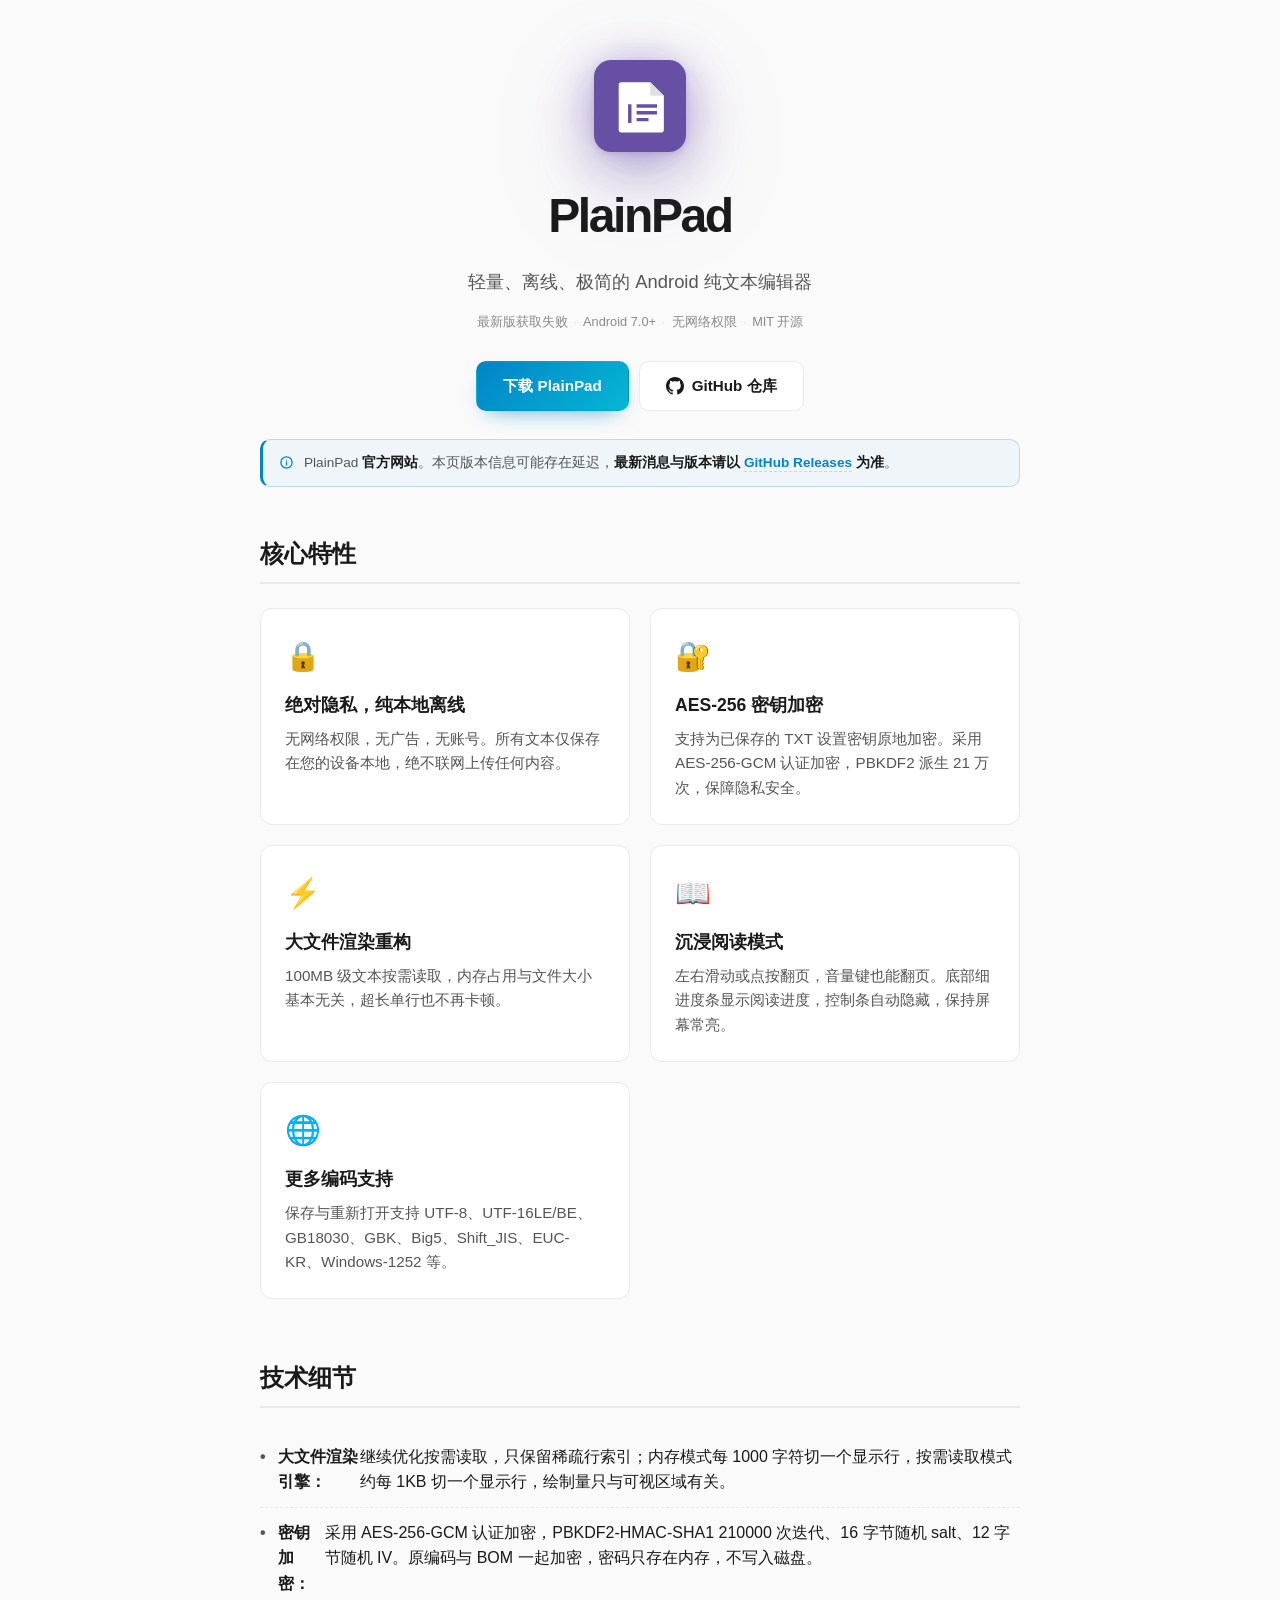
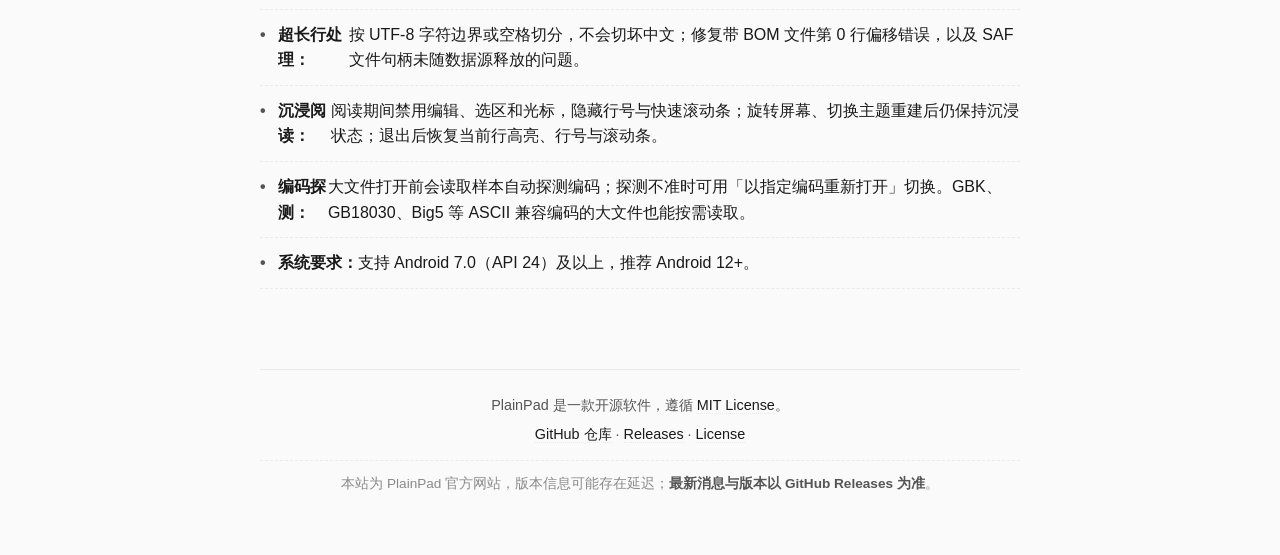
==== commit 52a5eace: "Update index.html" ====
--- a/app/PlainPad/index.html
+++ b/app/PlainPad/index.html
@@ -4,7 +4,7 @@
     <meta charset="UTF-8">
     <meta name="viewport" content="width=device-width, initial-scale=1.0">
     <title>PlainPad - 轻量极简的 Android 纯文本编辑器</title>
-    <meta name="description" content="PlainPad 是一款轻量、离线、极简的 Android 纯文本编辑器。最新 v1.2.0-pre 预览版，重构大文件渲染，支持沉浸阅读与更多编码。无广告、无账号、无网络权限。">
+    <meta name="description" content="PlainPad 是一款轻量、离线、极简的 Android 纯文本编辑器。重构大文件渲染，支持沉浸阅读、更多编码与 AES-256 密钥加密。无广告、无账号、无网络权限。">
     <link rel="icon" href="data:image/svg+xml,%3Csvg xmlns='http://www.w3.org/2000/svg' viewBox='0 0 108 108'%3E%3Cpath fill='%236750A4' d='M20,0 L88,0 A20,20 0 0 1 108,20 L108,88 A20,20 0 0 1 88,108 L20,108 A20,20 0 0 1 0,88 L0,20 A20,20 0 0 1 20,0 z'/%3E%3Cpath fill='%23fff' d='M32,26 L66,26 L82,42 L82,82 A3,3 0 0 1 79,85 L32,85 A3,3 0 0 1 29,82 L29,29 A3,3 0 0 1 32,26 z'/%3E%3Cpath fill='%23E0E0E0' d='M66,26 L66,42 L82,42 z'/%3E%3Cpath fill='%236750A4' d='M40,52 L44,52 L44,74 L40,74 z M50,52 L74,52 L74,56 L50,56 z M50,60 L74,60 L74,64 L50,64 z M50,68 L64,68 L64,72 L50,72 z'/%3E%3C/svg%3E">
     <style>
         :root {
@@ -198,7 +198,8 @@
             <h1>PlainPad</h1>
             <p class="subtitle">轻量、离线、极简的 Android 纯文本编辑器</p>
             <div class="meta-row">
-                <span>最新 v1.2.0-pre <span class="pre-tag">预览版</span></span>
+                <!-- 这里加了 id="home-version" 供 JS 动态修改 -->
+                <span id="home-version">最新版本获取中...</span>
                 <span>Android 7.0+</span>
                 <span>无网络权限</span>
                 <span>MIT 开源</span>
@@ -228,28 +229,33 @@
                     <p>无网络权限，无广告，无账号。所有文本仅保存在您的设备本地，绝不联网上传任何内容。</p>
                 </div>
                 <div class="feature-card">
+                    <div class="feature-icon">🔐</div>
+                    <h3>AES-256 密钥加密</h3>
+                    <p>支持为已保存的 TXT 设置密钥原地加密。采用 AES-256-GCM 认证加密，PBKDF2 派生 21 万次，保障隐私安全。</p>
+                </div>
+                <div class="feature-card">
                     <div class="feature-icon">⚡</div>
                     <h3>大文件渲染重构</h3>
-                    <p>v1.2.0-pre 重写大文件加载逻辑：100MB 级文本按需读取，内存占用与文件大小基本无关，超长单行也不再卡顿。</p>
+                    <p>100MB 级文本按需读取，内存占用与文件大小基本无关，超长单行也不再卡顿。</p>
                 </div>
                 <div class="feature-card">
                     <div class="feature-icon">📖</div>
                     <h3>沉浸阅读模式</h3>
-                    <p>左右滑动或点按翻页，音量键、PageUp/PageDown 也能翻页。底部细进度条显示阅读进度，控制条自动隐藏，保持屏幕常亮。</p>
+                    <p>左右滑动或点按翻页，音量键也能翻页。底部细进度条显示阅读进度，控制条自动隐藏，保持屏幕常亮。</p>
                 </div>
                 <div class="feature-card">
                     <div class="feature-icon">🌐</div>
                     <h3>更多编码支持</h3>
-                    <p>保存与重新打开支持 UTF-8、UTF-16LE/BE、GB18030、GBK、GB2312、Big5、Shift_JIS、EUC-KR、Windows-1252、ISO-8859-1。</p>
+                    <p>保存与重新打开支持 UTF-8、UTF-16LE/BE、GB18030、GBK、Big5、Shift_JIS、EUC-KR、Windows-1252 等。</p>
                 </div>
             </div>
             <h2 class="section-title">技术细节</h2>
             <ul class="details-list">
-                <li><strong>大文件渲染引擎：</strong>v1.2.0-pre 继续优化按需读取，只保留稀疏行索引；内存模式每 1000 字符切一个显示行，按需读取模式约每 1KB 切一个显示行，绘制量只与可视区域有关。</li>
-                <li><strong>按需读取阈值：</strong>从 20MB 调整为 12MB。12MB 是安全下限，超过它的文件本来就已经超过 300 万字符、处于只读大文件模式。</li>
+                <li><strong>大文件渲染引擎：</strong>继续优化按需读取，只保留稀疏行索引；内存模式每 1000 字符切一个显示行，按需读取模式约每 1KB 切一个显示行，绘制量只与可视区域有关。</li>
+                <li><strong>密钥加密：</strong>采用 AES-256-GCM 认证加密，PBKDF2-HMAC-SHA1 210000 次迭代、16 字节随机 salt、12 字节随机 IV。原编码与 BOM 一起加密，密码只存在内存，不写入磁盘。</li>
                 <li><strong>超长行处理：</strong>按 UTF-8 字符边界或空格切分，不会切坏中文；修复带 BOM 文件第 0 行偏移错误，以及 SAF 文件句柄未随数据源释放的问题。</li>
                 <li><strong>沉浸阅读：</strong>阅读期间禁用编辑、选区和光标，隐藏行号与快速滚动条；旋转屏幕、切换主题重建后仍保持沉浸状态；退出后恢复当前行高亮、行号与滚动条。</li>
-                <li><strong>编码探测：</strong>大文件打开前会读取样本自动探测编码；探测不准时可用「以指定编码重新打开」切换。GBK、GB18030、Big5、Shift_JIS、EUC-KR 等 ASCII 兼容编码的大文件也能按需读取。</li>
+                <li><strong>编码探测：</strong>大文件打开前会读取样本自动探测编码；探测不准时可用「以指定编码重新打开」切换。GBK、GB18030、Big5 等 ASCII 兼容编码的大文件也能按需读取。</li>
                 <li><strong>系统要求：</strong>支持 Android 7.0（API 24）及以上，推荐 Android 12+。</li>
             </ul>
         </main>
@@ -263,5 +269,30 @@
             <p class="foot-note">本站为 PlainPad 官方网站，版本信息可能存在延迟；<b>最新消息与版本以 GitHub Releases 为准</b>。</p>
         </footer>
     </div>
+
+    <script>
+        // 从 API 拉取最新版本号
+        async function fetchLatestVersion() {
+            try {
+                const res = await fetch('https://api2.sunwe.dpdns.org/api/releases');
+                const versions = await res.json();
+                
+                if (versions && versions.length > 0) {
+                    const latest = versions[0];
+                    const el = document.getElementById('home-version');
+                    // 动态填充版本号和“预览版”标签
+                    el.innerHTML = `最新 v${latest.version} ${latest.is_pre ? '<span class="pre-tag">预览版</span>' : ''}`;
+                } else {
+                    document.getElementById('home-version').textContent = '暂无版本';
+                }
+            } catch (e) {
+                console.error('获取最新版本失败:', e);
+                document.getElementById('home-version').textContent = '最新版获取失败';
+            }
+        }
+
+        // 页面加载完成后执行
+        document.addEventListener('DOMContentLoaded', fetchLatestVersion);
+    </script>
 </body>
 </html>
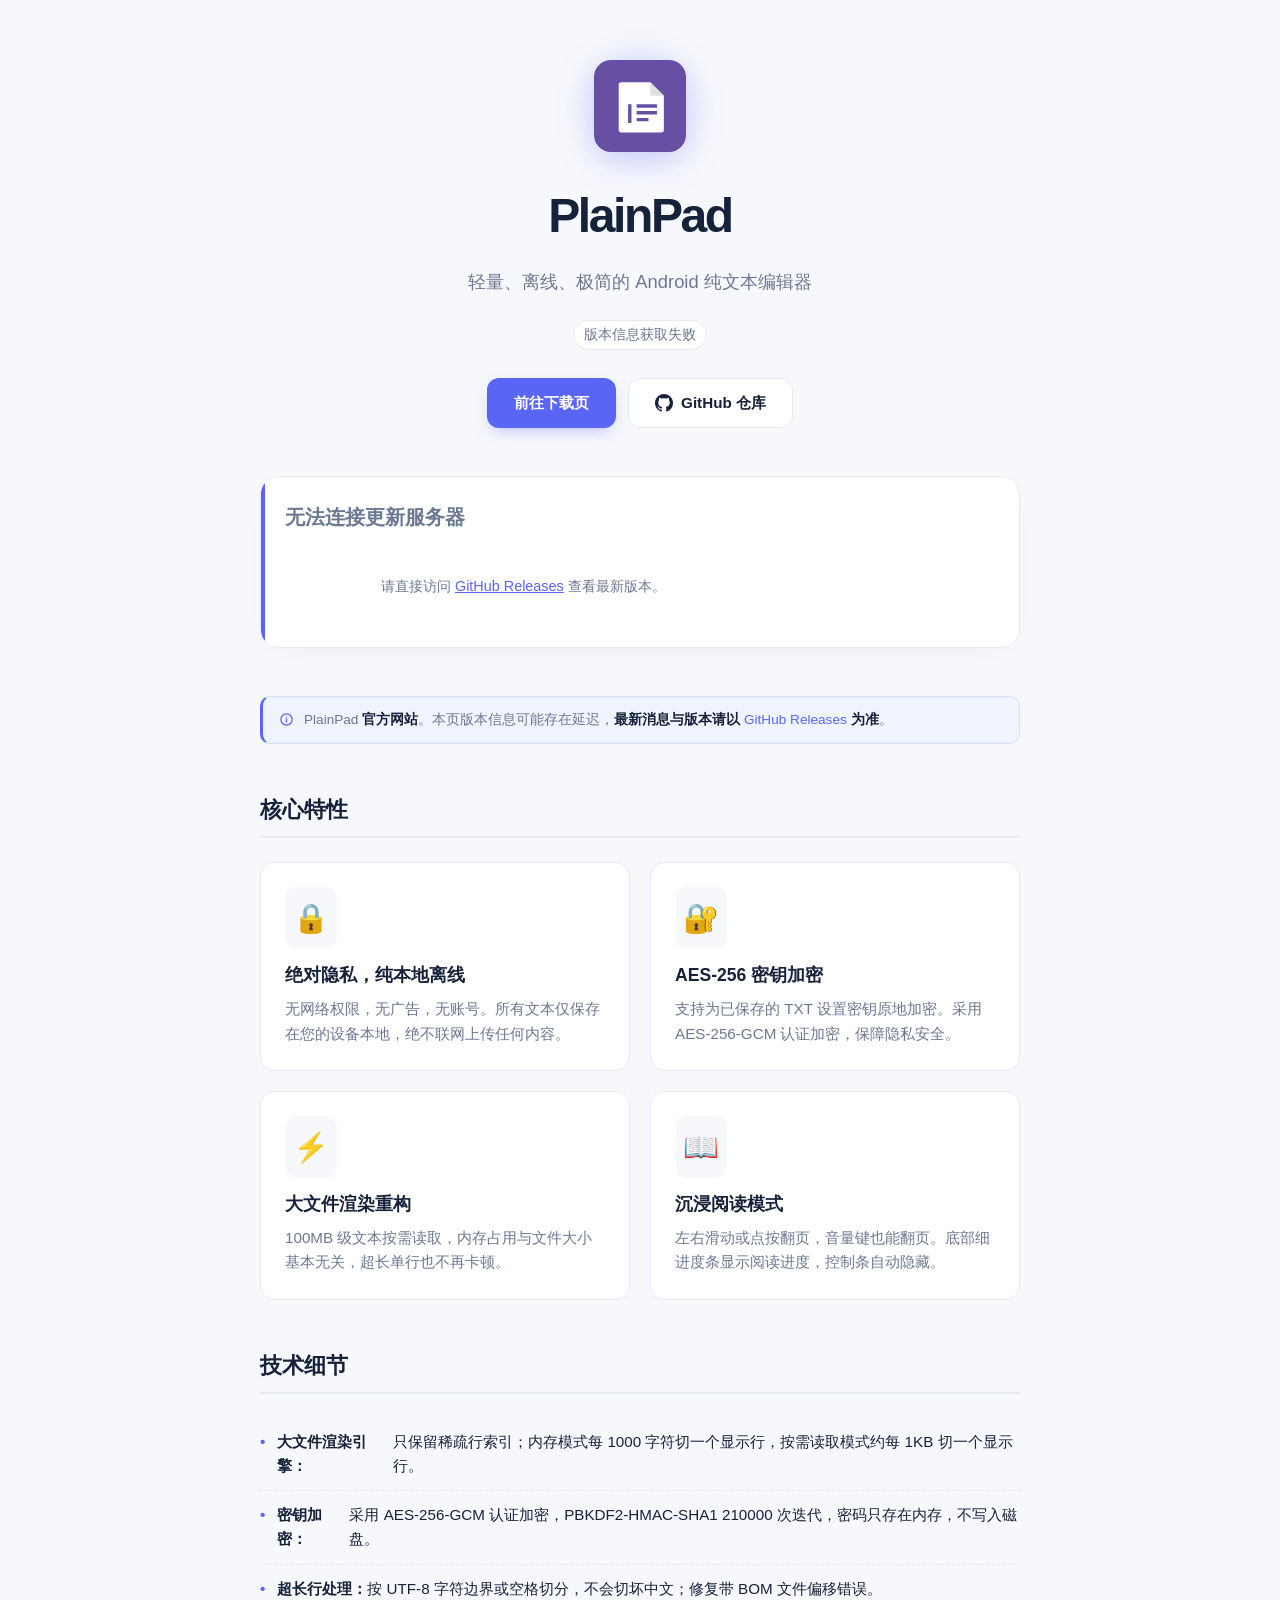
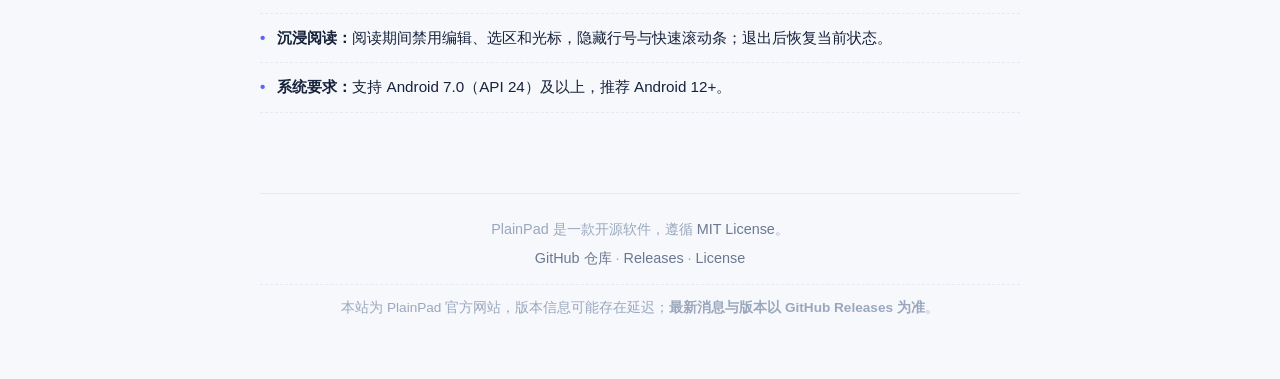
==== commit da920660: "Update index.html" ====
--- a/app/PlainPad/index.html
+++ b/app/PlainPad/index.html
@@ -4,53 +4,44 @@
     <meta charset="UTF-8">
     <meta name="viewport" content="width=device-width, initial-scale=1.0">
     <title>PlainPad - 轻量极简的 Android 纯文本编辑器</title>
-    <meta name="description" content="PlainPad 是一款轻量、离线、极简的 Android 纯文本编辑器。重构大文件渲染，支持沉浸阅读、更多编码与 AES-256 密钥加密。无广告、无账号、无网络权限。">
+    <meta name="description" content="PlainPad 是一款轻量、离线、极简的 Android 纯文本编辑器。支持大文件渲染、沉浸阅读、AES-256 加密。无广告、无账号、无网络权限。">
     <link rel="icon" href="data:image/svg+xml,%3Csvg xmlns='http://www.w3.org/2000/svg' viewBox='0 0 108 108'%3E%3Cpath fill='%236750A4' d='M20,0 L88,0 A20,20 0 0 1 108,20 L108,88 A20,20 0 0 1 88,108 L20,108 A20,20 0 0 1 0,88 L0,20 A20,20 0 0 1 20,0 z'/%3E%3Cpath fill='%23fff' d='M32,26 L66,26 L82,42 L82,82 A3,3 0 0 1 79,85 L32,85 A3,3 0 0 1 29,82 L29,29 A3,3 0 0 1 32,26 z'/%3E%3Cpath fill='%23E0E0E0' d='M66,26 L66,42 L82,42 z'/%3E%3Cpath fill='%236750A4' d='M40,52 L44,52 L44,74 L40,74 z M50,52 L74,52 L74,56 L50,56 z M50,60 L74,60 L74,64 L50,64 z M50,68 L64,68 L64,72 L50,72 z'/%3E%3C/svg%3E">
     <style>
         :root {
-            --bg-color: #fafafa;
-            --text-main: #1a1a1a;
-            --text-secondary: #555555;
-            --text-faint: #8a8a8a;
-            --accent-color: #2c3e50;
-            --card-bg: #ffffff;
-            --border-color: #eaeaea;
-            --code-bg: #f4f4f5;
-            --brand-2: #0284c7;
-            --brand-3: #06b6d4;
-            --notice-bg: rgba(2,132,199,.045);
-            --notice-border: rgba(2,132,199,.22);
-            --glow-1: rgba(103,80,164,.22);
-            --glow-2: rgba(139,92,246,.08);
-        }
-        @media (prefers-color-scheme: dark) {
-            :root {
-                --bg-color: #121212;
-                --text-main: #f0f0f0;
-                --text-secondary: #aaaaaa;
-                --text-faint: #777777;
-                --accent-color: #e0e0e0;
-                --card-bg: #1e1e1e;
-                --border-color: #333333;
-                --code-bg: #2a2a2a;
-                --brand-2: #38bdf8;
-                --brand-3: #22d3ee;
-                --notice-bg: rgba(56,189,248,.06);
-                --notice-border: rgba(56,189,248,.22);
-                --glow-1: rgba(179,157,219,.28);
-                --glow-2: rgba(179,157,219,.08);
-            }
+            --bg: #f6f8fc;
+            --card: #fff;
+            --border: #e5eaf2;
+            --border-2: #d3dbe8;
+            --text: #16213a;
+            --muted: #6b7891;
+            --faint: #9aa7bd;
+            
+            --brand: #5B65F5;
+            --brand-hover: #4A54E1;
+            --brand-bg: #F0F4FF;
+            --brand-border: #D6E0FF;
+            
+            --green: #10B981;
+            --green-bg: #ECFDF5;
+            --amber: #F59E0B;
+            --amber-bg: #FFFBEB;
+            --red: #EF4444;
+            --red-bg: #FEF2F2;
         }
         * { box-sizing: border-box; margin: 0; padding: 0; }
         body {
             font-family: -apple-system, BlinkMacSystemFont, "Segoe UI", Roboto, Helvetica, Arial, sans-serif;
-            background-color: var(--bg-color);
-            color: var(--text-main);
+            background-color: var(--bg);
+            color: var(--text);
             line-height: 1.6;
             -webkit-font-smoothing: antialiased;
         }
         .container { max-width: 800px; margin: 0 auto; padding: 60px 20px; }
+        
+        /* 头部 */
         header { text-align: center; margin-bottom: 48px; }
+        
+        /* 动态光晕图标 */
         .app-icon-wrap {
             position: relative; width: 92px; height: 92px;
             margin: 0 auto 26px;
@@ -58,131 +49,147 @@
         }
         .app-icon-wrap::before {
             content: ""; position: absolute; inset: -26px; border-radius: 50%;
-            background: radial-gradient(circle, var(--glow-1), var(--glow-2) 45%, transparent 70%);
-            filter: blur(6px); z-index: -1; pointer-events: none;
+            background: radial-gradient(circle, rgba(91,101,245,.15), transparent 70%);
+            filter: blur(10px); z-index: -1; pointer-events: none;
         }
         .app-icon {
             width: 100%; height: 100%;
-            filter: drop-shadow(0 2px 3px rgba(103,80,164,.22))
-                    drop-shadow(0 12px 26px rgba(103,80,164,.42))
-                    drop-shadow(0 24px 44px rgba(103,80,164,.2));
+            filter: drop-shadow(0 8px 16px rgba(91,101,245,.25));
         }
         .app-icon svg { display: block; width: 100%; height: 100%; }
-        @media (prefers-color-scheme: dark) {
-            .app-icon {
-                filter: drop-shadow(0 2px 3px rgba(179,157,219,.18))
-                        drop-shadow(0 12px 26px rgba(179,157,219,.32))
-                        drop-shadow(0 24px 44px rgba(179,157,219,.16));
-            }
-        }
         @keyframes iconIn {
             from { opacity: 0; transform: translateY(-10px) scale(.92); }
             to   { opacity: 1; transform: none; }
         }
+
         h1 { font-size: 3rem; font-weight: 800; letter-spacing: -0.05em; margin-bottom: 12px; }
-        .subtitle { font-size: 1.15rem; color: var(--text-secondary); margin-bottom: 16px; }
+        .subtitle { font-size: 1.15rem; color: var(--muted); margin-bottom: 24px; }
+        
+        /* 动态 Meta 行 */
         .meta-row {
-            display: flex; flex-wrap: wrap; justify-content: center; gap: 6px;
-            font-size: 0.8rem; color: var(--text-faint); margin-bottom: 28px;
-        }
-        .meta-row span { display: inline-flex; align-items: center; gap: 6px; }
-        .meta-row span + span::before { content: "·"; color: var(--border-color); }
-        .meta-row .pre-tag {
-            color: #b45309; background: rgba(217,119,6,.1);
-            border: 1px solid rgba(217,119,6,.28);
-            padding: 1px 8px; border-radius: 999px; font-size: 0.72rem; font-weight: 600;
-        }
-        .actions { display: flex; flex-wrap: wrap; justify-content: center; gap: 10px; }
+            display: flex; flex-wrap: wrap; justify-content: center; align-items: center; gap: 8px;
+            font-size: 0.85rem; color: var(--muted); margin-bottom: 28px;
+            min-height: 24px; /* 防止加载时高度跳动 */
+        }
+        .meta-tag {
+            display: inline-flex; align-items: center; gap: 4px;
+            background: var(--card); border: 1px solid var(--border);
+            padding: 3px 10px; border-radius: 999px; font-weight: 500;
+        }
+        .meta-tag.badge-pre { color: var(--amber); background: var(--amber-bg); border-color: #FEF3C7; }
+        .meta-tag.badge-stable { color: var(--green); background: var(--green-bg); border-color: #A7F3D0; }
+        
+        .skeleton-meta { width: 120px; height: 24px; border-radius: 999px; background: #eef1f7; animation: pulse 1.5s infinite; }
+        @keyframes pulse { 0% { opacity: 1; } 50% { opacity: .4; } 100% { opacity: 1; } }
+
+        /* 操作按钮 */
+        .actions { display: flex; flex-wrap: wrap; justify-content: center; gap: 12px; margin-bottom: 40px; }
         .btn {
             display: inline-flex; align-items: center; justify-content: center; gap: 8px;
-            text-decoration: none; padding: 12px 26px; border-radius: 10px;
+            text-decoration: none; padding: 12px 26px; border-radius: 12px;
             font-weight: 600; font-size: 0.95rem; border: 1px solid transparent;
-            transition: filter .18s, transform .18s, background .18s, border-color .18s;
-            white-space: nowrap;
-        }
-        .btn:hover { transform: translateY(-1px); }
+            transition: all .2s ease; cursor: pointer; outline: none;
+        }
+        .btn:active { transform: scale(0.96); }
         .btn-primary {
-            color: #fff; background: linear-gradient(135deg, var(--brand-2), var(--brand-3));
-            box-shadow: 0 10px 22px -12px rgba(2,132,199,.75);
-        }
-        .btn-primary:hover { filter: brightness(1.06); }
-        .btn-ghost { color: var(--text-main); background: var(--card-bg); border-color: var(--border-color); }
-        .btn-ghost:hover { background: var(--code-bg); border-color: var(--text-faint); }
+            color: #fff; background: var(--brand); box-shadow: 0 6px 16px -6px rgba(91,101,245,.5);
+        }
+        .btn-primary:hover { background: var(--brand-hover); transform: translateY(-1px); box-shadow: 0 8px 20px -6px rgba(91,101,245,.6); }
+        
+        .btn-ghost { color: var(--text); background: var(--card); border-color: var(--border); }
+        .btn-ghost:hover { background: #f8fafc; border-color: var(--border-2); }
         .btn svg { width: 18px; height: 18px; fill: currentColor; flex: none; }
+        
+        .spinner-white {
+            width: 14px; height: 14px; border: 2px solid rgba(255,255,255,.3);
+            border-top-color: #fff; border-radius: 50%;
+            animation: spin 0.8s linear infinite; display: inline-block;
+        }
+        @keyframes spin { to { transform: rotate(360deg); } }
+
+        /* 最新版卡片 */
+        .latest-card {
+            background: var(--card); border: 1px solid var(--border);
+            border-radius: 18px; padding: 24px; margin-bottom: 48px;
+            box-shadow: 0 10px 30px -24px rgba(16,24,40,.15);
+            position: relative; overflow: hidden;
+            transition: all .3s ease;
+        }
+        .latest-card::before {
+            content: ""; position: absolute; top: 0; left: 0; width: 4px; height: 100%;
+            background: var(--brand);
+        }
+        .latest-header { display: flex; justify-content: space-between; align-items: center; margin-bottom: 16px; }
+        .latest-title { font-size: 1.25rem; font-weight: 700; display: flex; align-items: center; gap: 8px; }
+        .latest-date { font-size: 0.85rem; color: var(--faint); }
+        .latest-content { font-size: 0.95rem; color: var(--muted); line-height: 1.7; white-space: pre-wrap; }
+        
+        .skeleton-text { height: 16px; margin-bottom: 10px; border-radius: 4px; background: #eef1f7; animation: pulse 1.5s infinite; }
+
+        /* 提示条 */
         .notice {
             display: flex; align-items: flex-start; gap: 10px;
-            margin: 28px 0 0; padding: 12px 16px;
-            background: var(--notice-bg); border: 1px solid var(--notice-border);
-            border-left: 3px solid var(--brand-2); border-radius: 10px;
-            font-size: 0.85rem; color: var(--text-secondary); line-height: 1.65; text-align: left;
-        }
-        .notice svg { flex: none; width: 15px; height: 15px; margin-top: 3px; color: var(--brand-2); }
-        .notice strong { color: var(--text-main); font-weight: 600; }
-        .notice a {
-            color: var(--brand-2); text-decoration: none;
-            border-bottom: 1px dashed var(--notice-border); padding-bottom: 1px;
-        }
-        .notice a:hover { border-bottom-style: solid; border-color: var(--brand-2); }
+            margin: 0 0 48px; padding: 12px 16px;
+            background: var(--brand-bg); border: 1px solid var(--brand-border);
+            border-left: 3px solid var(--brand); border-radius: 10px;
+            font-size: 0.85rem; color: var(--muted); line-height: 1.65; text-align: left;
+        }
+        .notice svg { flex: none; width: 15px; height: 15px; margin-top: 3px; color: var(--brand); }
+        .notice strong { color: var(--text); font-weight: 600; }
+        .notice a { color: var(--brand); text-decoration: none; font-weight: 500; }
+        .notice a:hover { text-decoration: underline; }
+
+        /* 内容区块 */
         .section-title {
-            font-size: 1.5rem; font-weight: 700; margin-bottom: 24px;
-            padding-bottom: 8px; border-bottom: 2px solid var(--border-color);
+            font-size: 1.4rem; font-weight: 700; margin-bottom: 24px;
+            padding-bottom: 8px; border-bottom: 2px solid var(--border);
         }
         .features-grid {
             display: grid; grid-template-columns: repeat(auto-fit, minmax(300px, 1fr));
-            gap: 20px; margin-bottom: 60px;
+            gap: 20px; margin-bottom: 48px;
         }
         .feature-card {
-            background-color: var(--card-bg); border: 1px solid var(--border-color);
-            border-radius: 12px; padding: 24px;
-            transition: transform 0.2s, box-shadow 0.2s;
-        }
-        .feature-card:hover { transform: translateY(-2px); box-shadow: 0 8px 24px rgba(0,0,0,0.04); }
-        .feature-icon { font-size: 1.8rem; margin-bottom: 12px; }
+            background-color: var(--card); border: 1px solid var(--border);
+            border-radius: 14px; padding: 24px; transition: all .2s;
+        }
+        .feature-card:hover { border-color: var(--border-2); box-shadow: 0 4px 16px -8px rgba(16,24,40,.08); }
+        .feature-icon { font-size: 1.8rem; margin-bottom: 12px; display: inline-block; padding: 8px; background: var(--bg); border-radius: 12px; }
         .feature-card h3 { font-size: 1.1rem; margin-bottom: 8px; }
-        .feature-card p { font-size: 0.95rem; color: var(--text-secondary); }
+        .feature-card p { font-size: 0.95rem; color: var(--muted); }
+
         .details-list { list-style: none; margin-bottom: 60px; }
         .details-list li {
-            padding: 12px 0; border-bottom: 1px dashed var(--border-color);
-            display: flex; align-items: flex-start;
+            padding: 12px 0; border-bottom: 1px dashed var(--border);
+            display: flex; align-items: flex-start; font-size: 0.95rem;
         }
         .details-list li::before {
-            content: "•"; color: var(--text-secondary); margin-right: 12px; font-weight: bold;
-        }
-        code {
-            font-family: ui-monospace, SFMono-Regular, Menlo, Monaco, Consolas, monospace;
-            background-color: var(--code-bg); padding: 2px 6px; border-radius: 4px; font-size: 0.9em;
-        }
+            content: "•"; color: var(--brand); margin-right: 12px; font-weight: bold;
+        }
+
+        /* 页脚 */
         footer {
             text-align: center; margin-top: 80px; padding-top: 24px;
-            border-top: 1px solid var(--border-color);
-            color: var(--text-secondary); font-size: 0.9rem;
+            border-top: 1px solid var(--border); color: var(--faint); font-size: 0.9rem;
         }
         footer p + p { margin-top: 6px; }
-        footer a {
-            color: var(--text-main); text-decoration: none;
-            border-bottom: 1px dotted var(--border-color);
-            transition: border-color .15s, color .15s;
-        }
-        footer a:hover { border-bottom-style: solid; border-color: var(--text-main); }
-        footer .foot-note {
-            margin-top: 14px; padding-top: 12px;
-            border-top: 1px dashed var(--border-color);
-            font-size: 0.85rem; color: var(--text-faint);
-        }
-        footer .foot-note b { color: var(--text-secondary); font-weight: 600; }
+        footer a { color: var(--muted); text-decoration: none; transition: color .2s; }
+        footer a:hover { color: var(--text); text-decoration: underline; }
+        footer .foot-note { margin-top: 14px; padding-top: 12px; border-top: 1px dashed var(--border); font-size: 0.85rem; }
+
         @media (max-width: 520px) {
             .container { padding: 40px 16px; }
             .app-icon-wrap { width: 76px; height: 76px; margin-bottom: 22px; }
-            .app-icon-wrap::before { inset: -18px; filter: blur(5px); }
             h1 { font-size: 2.2rem; }
             .subtitle { font-size: 1rem; }
             .actions { flex-direction: column; align-items: stretch; }
             .btn { width: 100%; }
-            .notice { font-size: 0.82rem; padding: 11px 13px; }
+            .latest-card { padding: 18px; }
+            .latest-header { flex-direction: column; align-items: flex-start; gap: 4px; }
         }
     </style>
 </head>
 <body>
+
     <div class="container">
         <header>
             <div class="app-icon-wrap">
@@ -195,22 +202,40 @@
                     </svg>
                 </div>
             </div>
+
             <h1>PlainPad</h1>
             <p class="subtitle">轻量、离线、极简的 Android 纯文本编辑器</p>
-            <div class="meta-row">
-                <!-- 这里加了 id="home-version" 供 JS 动态修改 -->
-                <span id="home-version">最新版本获取中...</span>
-                <span>Android 7.0+</span>
-                <span>无网络权限</span>
-                <span>MIT 开源</span>
-            </div>
+
+            <div class="meta-row" id="metaRow">
+                <div class="skeleton-meta"></div>
+            </div>
+
             <div class="actions">
-                <a href="download/index.html" class="btn btn-primary">下载 PlainPad</a>
+                <a href="download/index.html" class="btn btn-primary" onclick="handleDlClick(this)">
+                    前往下载页
+                </a>
                 <a href="https://github.com/Gaoxdwqxql/PlainPad" target="_blank" rel="noopener noreferrer" class="btn btn-ghost">
                     <svg viewBox="0 0 16 16" version="1.1" aria-hidden="true"><path fill-rule="evenodd" d="M8 0C3.58 0 0 3.58 0 8c0 3.54 2.29 6.53 5.47 7.59.4.07.55-.17.55-.38 0-.19-.01-.82-.01-1.49-2.01.37-2.53-.49-2.69-.94-.09-.23-.48-.94-.82-1.13-.28-.15-.68-.52-.01-.53.63-.01 1.08.58 1.23.82.72 1.21 1.87.87 2.33.66.07-.52.28-.87.51-1.07-1.78-.2-3.64-.89-3.64-3.95 0-.87.31-1.59.82-2.15-.08-.2-.36-1.02.08-2.12 0 0 .67-.21 2.2.82.64-.18 1.32-.27 2-.27.68 0 1.36.09 2 .27 1.53-1.04 2.2-.82 2.2-.82.44 1.1.16 1.92.08 2.12.51.56.82 1.27.82 2.15 0 3.07-1.87 3.75-3.65 3.95.29.25.54.73.54 1.48 0 1.07-.01 1.93-.01 2.2 0 .21.15.46.55.38A8.013 8.013 0 0016 8c0-4.42-3.58-8-8-8z"></path></svg>
                     GitHub 仓库
                 </a>
             </div>
+        </header>
+
+        <main>
+            <!-- 动态更新卡片 -->
+            <div class="latest-card" id="latestCard">
+                <div class="latest-header">
+                    <div class="latest-title">
+                        <span>最新版本</span>
+                        <div class="skeleton-text" style="width: 60px; height: 20px; margin:0;"></div>
+                    </div>
+                </div>
+                <div class="latest-content">
+                    <div class="skeleton-text" style="width: 80%;"></div>
+                    <div class="skeleton-text" style="width: 60%;"></div>
+                </div>
+            </div>
+
             <div class="notice" role="note">
                 <svg viewBox="0 0 24 24" fill="none" stroke="currentColor" stroke-width="2" stroke-linecap="round" stroke-linejoin="round" aria-hidden="true">
                     <circle cx="12" cy="12" r="9"></circle>
@@ -219,8 +244,7 @@
                 </svg>
                 <p>PlainPad <strong>官方网站</strong>。本页版本信息可能存在延迟，<strong>最新消息与版本请以 <a href="https://github.com/Gaoxdwqxql/PlainPad/releases" target="_blank" rel="noopener">GitHub Releases</a> 为准</strong>。</p>
             </div>
-        </header>
-        <main>
+
             <h2 class="section-title">核心特性</h2>
             <div class="features-grid">
                 <div class="feature-card">
@@ -231,7 +255,7 @@
                 <div class="feature-card">
                     <div class="feature-icon">🔐</div>
                     <h3>AES-256 密钥加密</h3>
-                    <p>支持为已保存的 TXT 设置密钥原地加密。采用 AES-256-GCM 认证加密，PBKDF2 派生 21 万次，保障隐私安全。</p>
+                    <p>支持为已保存的 TXT 设置密钥原地加密。采用 AES-256-GCM 认证加密，保障隐私安全。</p>
                 </div>
                 <div class="feature-card">
                     <div class="feature-icon">⚡</div>
@@ -241,24 +265,20 @@
                 <div class="feature-card">
                     <div class="feature-icon">📖</div>
                     <h3>沉浸阅读模式</h3>
-                    <p>左右滑动或点按翻页，音量键也能翻页。底部细进度条显示阅读进度，控制条自动隐藏，保持屏幕常亮。</p>
-                </div>
-                <div class="feature-card">
-                    <div class="feature-icon">🌐</div>
-                    <h3>更多编码支持</h3>
-                    <p>保存与重新打开支持 UTF-8、UTF-16LE/BE、GB18030、GBK、Big5、Shift_JIS、EUC-KR、Windows-1252 等。</p>
-                </div>
-            </div>
+                    <p>左右滑动或点按翻页，音量键也能翻页。底部细进度条显示阅读进度，控制条自动隐藏。</p>
+                </div>
+            </div>
+
             <h2 class="section-title">技术细节</h2>
             <ul class="details-list">
-                <li><strong>大文件渲染引擎：</strong>继续优化按需读取，只保留稀疏行索引；内存模式每 1000 字符切一个显示行，按需读取模式约每 1KB 切一个显示行，绘制量只与可视区域有关。</li>
-                <li><strong>密钥加密：</strong>采用 AES-256-GCM 认证加密，PBKDF2-HMAC-SHA1 210000 次迭代、16 字节随机 salt、12 字节随机 IV。原编码与 BOM 一起加密，密码只存在内存，不写入磁盘。</li>
-                <li><strong>超长行处理：</strong>按 UTF-8 字符边界或空格切分，不会切坏中文；修复带 BOM 文件第 0 行偏移错误，以及 SAF 文件句柄未随数据源释放的问题。</li>
-                <li><strong>沉浸阅读：</strong>阅读期间禁用编辑、选区和光标，隐藏行号与快速滚动条；旋转屏幕、切换主题重建后仍保持沉浸状态；退出后恢复当前行高亮、行号与滚动条。</li>
-                <li><strong>编码探测：</strong>大文件打开前会读取样本自动探测编码；探测不准时可用「以指定编码重新打开」切换。GBK、GB18030、Big5 等 ASCII 兼容编码的大文件也能按需读取。</li>
+                <li><strong>大文件渲染引擎：</strong>只保留稀疏行索引；内存模式每 1000 字符切一个显示行，按需读取模式约每 1KB 切一个显示行。</li>
+                <li><strong>密钥加密：</strong>采用 AES-256-GCM 认证加密，PBKDF2-HMAC-SHA1 210000 次迭代，密码只存在内存，不写入磁盘。</li>
+                <li><strong>超长行处理：</strong>按 UTF-8 字符边界或空格切分，不会切坏中文；修复带 BOM 文件偏移错误。</li>
+                <li><strong>沉浸阅读：</strong>阅读期间禁用编辑、选区和光标，隐藏行号与快速滚动条；退出后恢复当前状态。</li>
                 <li><strong>系统要求：</strong>支持 Android 7.0（API 24）及以上，推荐 Android 12+。</li>
             </ul>
         </main>
+
         <footer>
             <p>PlainPad 是一款开源软件，遵循 <a href="https://github.com/Gaoxdwqxql/PlainPad/blob/master/LICENSE" target="_blank" rel="noopener noreferrer">MIT License</a>。</p>
             <p>
@@ -271,23 +291,69 @@
     </div>
 
     <script>
-        // 从 API 拉取最新版本号
+        const API_BASE = 'https://api2.sunwe.dpdns.org';
+
+        // 下载防连点动画
+        window.handleDlClick = function(btn) {
+            const originalText = btn.innerHTML;
+            btn.style.opacity = '0.8';
+            btn.innerHTML = `<span class="spinner-white"></span> 正在跳转...`;
+            setTimeout(() => {
+                btn.style.opacity = '1';
+                btn.innerHTML = originalText;
+            }, 2000);
+        };
+
         async function fetchLatestVersion() {
+            const metaRow = document.getElementById('metaRow');
+            const latestCard = document.getElementById('latestCard');
+
             try {
-                const res = await fetch('https://api2.sunwe.dpdns.org/api/releases');
+                const res = await fetch(`${API_BASE}/api/releases`);
+                if (!res.ok) throw new Error('网络异常');
                 const versions = await res.json();
                 
                 if (versions && versions.length > 0) {
                     const latest = versions[0];
-                    const el = document.getElementById('home-version');
-                    // 动态填充版本号和“预览版”标签
-                    el.innerHTML = `最新 v${latest.version} ${latest.is_pre ? '<span class="pre-tag">预览版</span>' : ''}`;
+                    const isPre = latest.is_pre === 1;
+                    
+                    // 1. 渲染 Meta 标签
+                    metaRow.innerHTML = `
+                        <span class="meta-tag ${isPre ? 'badge-pre' : 'badge-stable'}">
+                            ${isPre ? '预览版' : '正式版'} v${latest.version}
+                        </span>
+                        <span class="meta-tag">Android 7.0+</span>
+                        <span class="meta-tag">无网络权限</span>
+                        <span class="meta-tag">MIT 开源</span>
+                    `;
+
+                    // 2. 渲染最新卡片
+                    latestCard.innerHTML = `
+                        <div class="latest-header">
+                            <div class="latest-title">
+                                <span>v${latest.version}</span>
+                                <span style="font-size:11px;padding:2px 8px;border-radius:999px;font-weight:600;${isPre ? 'background:#FFFBEB;color:#F59E0B;' : 'background:#ECFDF5;color:#10B981;'}">
+                                    ${isPre ? '预览版' : '最新版本'}
+                                </span>
+                            </div>
+                            <div class="latest-date">${latest.release_date ? latest.release_date.split(' ')[0] : ''}</div>
+                        </div>
+                        <div class="latest-content">${latest.note || '包含最新的功能与修复'}</div>
+                    `;
                 } else {
-                    document.getElementById('home-version').textContent = '暂无版本';
+                    throw new Error('暂无版本数据');
                 }
             } catch (e) {
                 console.error('获取最新版本失败:', e);
-                document.getElementById('home-version').textContent = '最新版获取失败';
+                metaRow.innerHTML = `<span class="meta-tag" style="color:var(--muted);">版本信息获取失败</span>`;
+                latestCard.innerHTML = `
+                    <div class="latest-header">
+                        <div class="latest-title" style="color:var(--muted);">无法连接更新服务器</div>
+                    </div>
+                    <div class="latest-content" style="font-size:0.9rem;">
+                        请直接访问 <a href="https://github.com/Gaoxdwqxql/PlainPad/releases" target="_blank" rel="noopener" style="color:var(--brand);font-weight:500;">GitHub Releases</a> 查看最新版本。
+                    </div>
+                `;
             }
         }
 
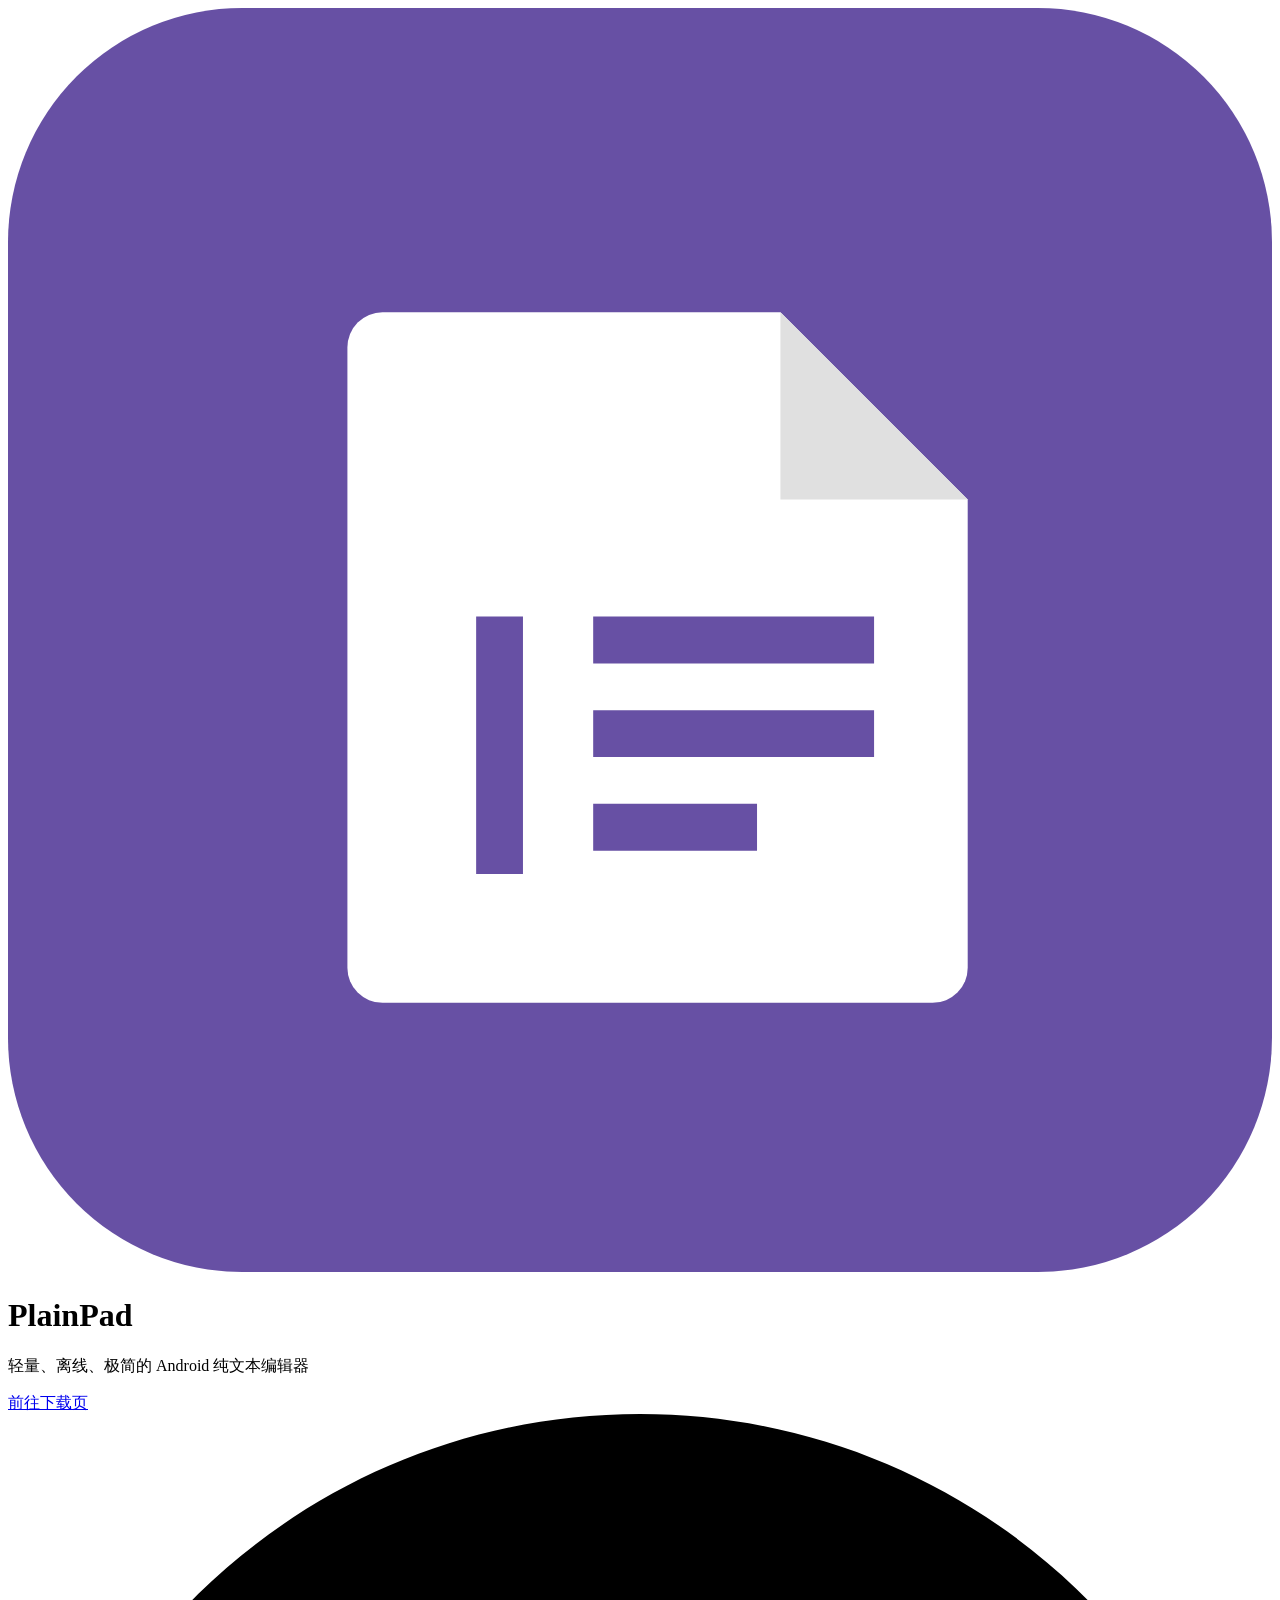
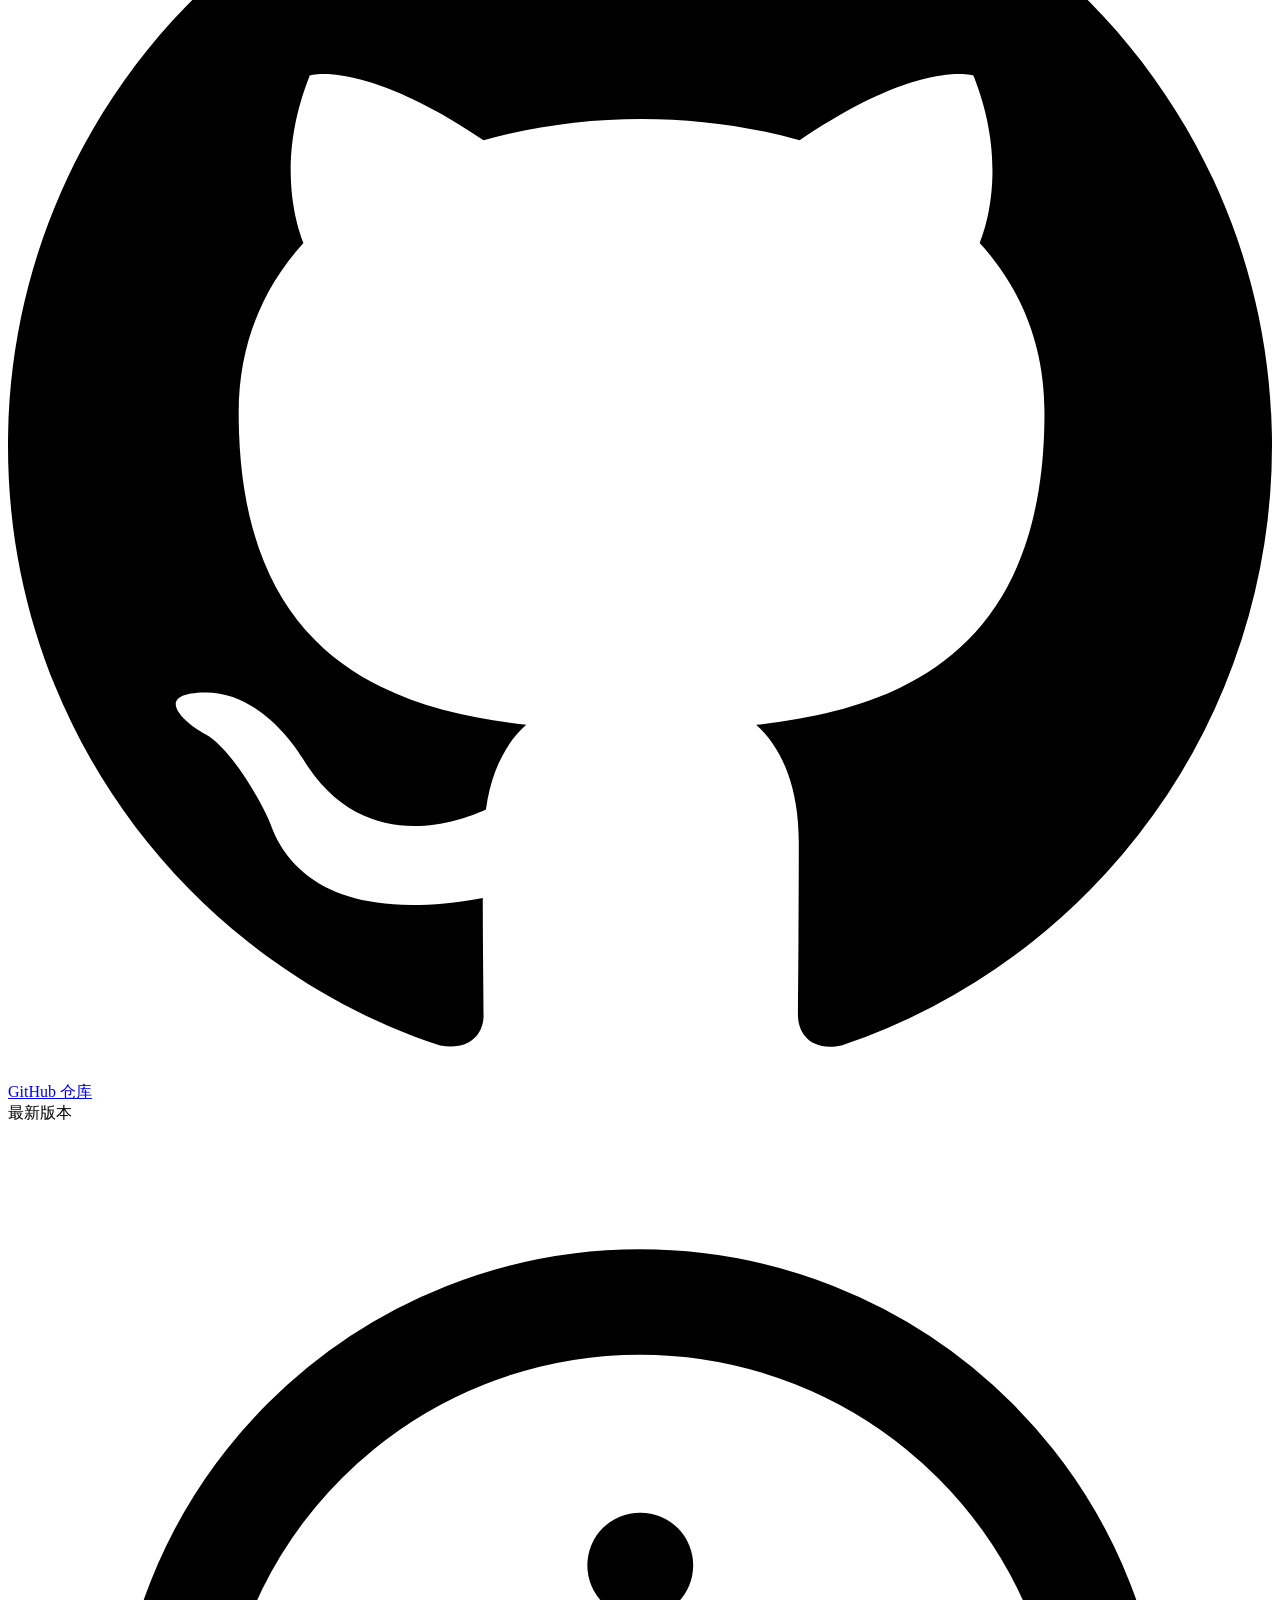
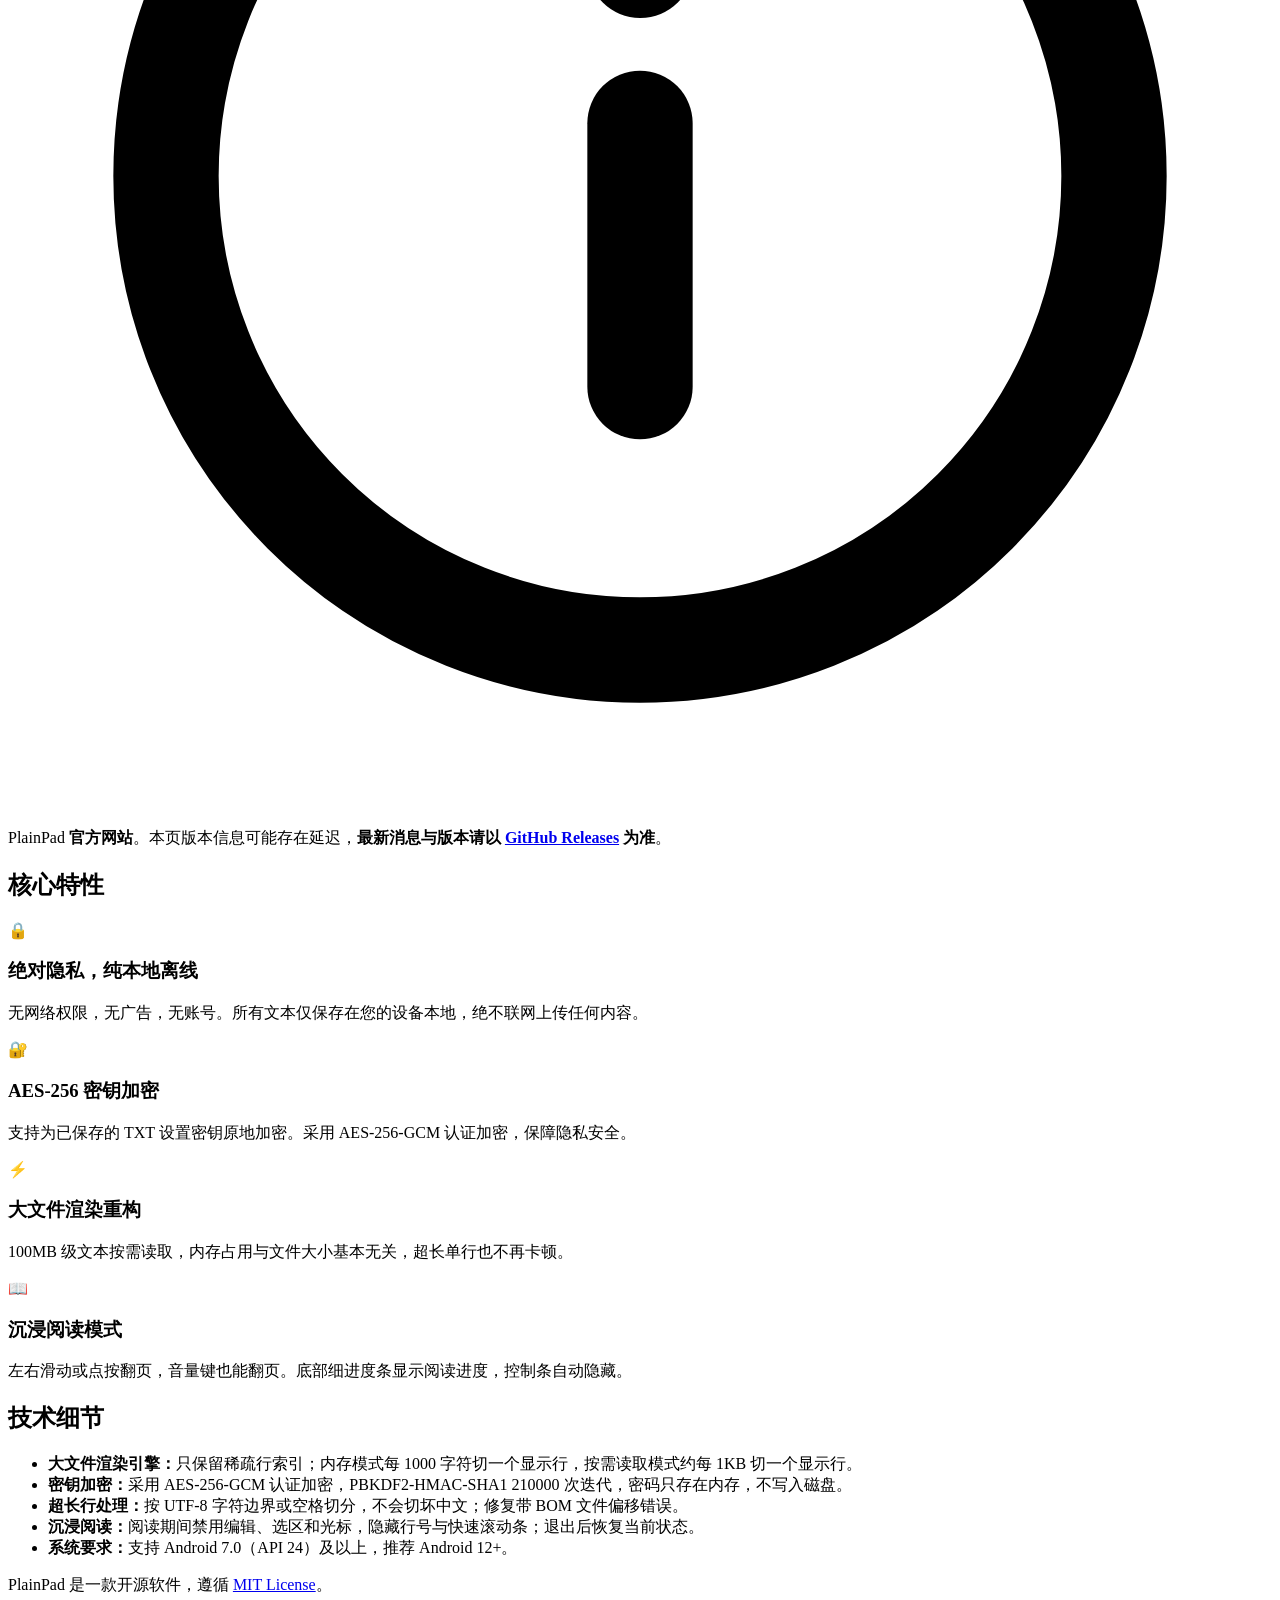
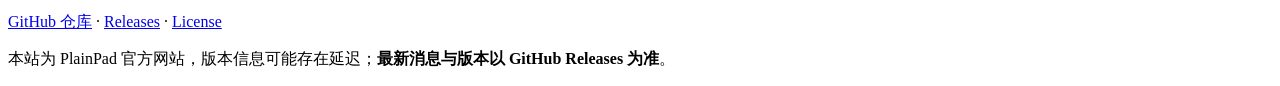
==== commit 0bef0c9e: "Update index.html" ====
--- a/app/PlainPad/index.html
+++ b/app/PlainPad/index.html
@@ -6,187 +6,8 @@
     <title>PlainPad - 轻量极简的 Android 纯文本编辑器</title>
     <meta name="description" content="PlainPad 是一款轻量、离线、极简的 Android 纯文本编辑器。支持大文件渲染、沉浸阅读、AES-256 加密。无广告、无账号、无网络权限。">
     <link rel="icon" href="data:image/svg+xml,%3Csvg xmlns='http://www.w3.org/2000/svg' viewBox='0 0 108 108'%3E%3Cpath fill='%236750A4' d='M20,0 L88,0 A20,20 0 0 1 108,20 L108,88 A20,20 0 0 1 88,108 L20,108 A20,20 0 0 1 0,88 L0,20 A20,20 0 0 1 20,0 z'/%3E%3Cpath fill='%23fff' d='M32,26 L66,26 L82,42 L82,82 A3,3 0 0 1 79,85 L32,85 A3,3 0 0 1 29,82 L29,29 A3,3 0 0 1 32,26 z'/%3E%3Cpath fill='%23E0E0E0' d='M66,26 L66,42 L82,42 z'/%3E%3Cpath fill='%236750A4' d='M40,52 L44,52 L44,74 L40,74 z M50,52 L74,52 L74,56 L50,56 z M50,60 L74,60 L74,64 L50,64 z M50,68 L64,68 L64,72 L50,72 z'/%3E%3C/svg%3E">
-    <style>
-        :root {
-            --bg: #f6f8fc;
-            --card: #fff;
-            --border: #e5eaf2;
-            --border-2: #d3dbe8;
-            --text: #16213a;
-            --muted: #6b7891;
-            --faint: #9aa7bd;
-            
-            --brand: #5B65F5;
-            --brand-hover: #4A54E1;
-            --brand-bg: #F0F4FF;
-            --brand-border: #D6E0FF;
-            
-            --green: #10B981;
-            --green-bg: #ECFDF5;
-            --amber: #F59E0B;
-            --amber-bg: #FFFBEB;
-            --red: #EF4444;
-            --red-bg: #FEF2F2;
-        }
-        * { box-sizing: border-box; margin: 0; padding: 0; }
-        body {
-            font-family: -apple-system, BlinkMacSystemFont, "Segoe UI", Roboto, Helvetica, Arial, sans-serif;
-            background-color: var(--bg);
-            color: var(--text);
-            line-height: 1.6;
-            -webkit-font-smoothing: antialiased;
-        }
-        .container { max-width: 800px; margin: 0 auto; padding: 60px 20px; }
-        
-        /* 头部 */
-        header { text-align: center; margin-bottom: 48px; }
-        
-        /* 动态光晕图标 */
-        .app-icon-wrap {
-            position: relative; width: 92px; height: 92px;
-            margin: 0 auto 26px;
-            animation: iconIn .55s cubic-bezier(.22,.68,.32,1.12) both;
-        }
-        .app-icon-wrap::before {
-            content: ""; position: absolute; inset: -26px; border-radius: 50%;
-            background: radial-gradient(circle, rgba(91,101,245,.15), transparent 70%);
-            filter: blur(10px); z-index: -1; pointer-events: none;
-        }
-        .app-icon {
-            width: 100%; height: 100%;
-            filter: drop-shadow(0 8px 16px rgba(91,101,245,.25));
-        }
-        .app-icon svg { display: block; width: 100%; height: 100%; }
-        @keyframes iconIn {
-            from { opacity: 0; transform: translateY(-10px) scale(.92); }
-            to   { opacity: 1; transform: none; }
-        }
-
-        h1 { font-size: 3rem; font-weight: 800; letter-spacing: -0.05em; margin-bottom: 12px; }
-        .subtitle { font-size: 1.15rem; color: var(--muted); margin-bottom: 24px; }
-        
-        /* 动态 Meta 行 */
-        .meta-row {
-            display: flex; flex-wrap: wrap; justify-content: center; align-items: center; gap: 8px;
-            font-size: 0.85rem; color: var(--muted); margin-bottom: 28px;
-            min-height: 24px; /* 防止加载时高度跳动 */
-        }
-        .meta-tag {
-            display: inline-flex; align-items: center; gap: 4px;
-            background: var(--card); border: 1px solid var(--border);
-            padding: 3px 10px; border-radius: 999px; font-weight: 500;
-        }
-        .meta-tag.badge-pre { color: var(--amber); background: var(--amber-bg); border-color: #FEF3C7; }
-        .meta-tag.badge-stable { color: var(--green); background: var(--green-bg); border-color: #A7F3D0; }
-        
-        .skeleton-meta { width: 120px; height: 24px; border-radius: 999px; background: #eef1f7; animation: pulse 1.5s infinite; }
-        @keyframes pulse { 0% { opacity: 1; } 50% { opacity: .4; } 100% { opacity: 1; } }
-
-        /* 操作按钮 */
-        .actions { display: flex; flex-wrap: wrap; justify-content: center; gap: 12px; margin-bottom: 40px; }
-        .btn {
-            display: inline-flex; align-items: center; justify-content: center; gap: 8px;
-            text-decoration: none; padding: 12px 26px; border-radius: 12px;
-            font-weight: 600; font-size: 0.95rem; border: 1px solid transparent;
-            transition: all .2s ease; cursor: pointer; outline: none;
-        }
-        .btn:active { transform: scale(0.96); }
-        .btn-primary {
-            color: #fff; background: var(--brand); box-shadow: 0 6px 16px -6px rgba(91,101,245,.5);
-        }
-        .btn-primary:hover { background: var(--brand-hover); transform: translateY(-1px); box-shadow: 0 8px 20px -6px rgba(91,101,245,.6); }
-        
-        .btn-ghost { color: var(--text); background: var(--card); border-color: var(--border); }
-        .btn-ghost:hover { background: #f8fafc; border-color: var(--border-2); }
-        .btn svg { width: 18px; height: 18px; fill: currentColor; flex: none; }
-        
-        .spinner-white {
-            width: 14px; height: 14px; border: 2px solid rgba(255,255,255,.3);
-            border-top-color: #fff; border-radius: 50%;
-            animation: spin 0.8s linear infinite; display: inline-block;
-        }
-        @keyframes spin { to { transform: rotate(360deg); } }
-
-        /* 最新版卡片 */
-        .latest-card {
-            background: var(--card); border: 1px solid var(--border);
-            border-radius: 18px; padding: 24px; margin-bottom: 48px;
-            box-shadow: 0 10px 30px -24px rgba(16,24,40,.15);
-            position: relative; overflow: hidden;
-            transition: all .3s ease;
-        }
-        .latest-card::before {
-            content: ""; position: absolute; top: 0; left: 0; width: 4px; height: 100%;
-            background: var(--brand);
-        }
-        .latest-header { display: flex; justify-content: space-between; align-items: center; margin-bottom: 16px; }
-        .latest-title { font-size: 1.25rem; font-weight: 700; display: flex; align-items: center; gap: 8px; }
-        .latest-date { font-size: 0.85rem; color: var(--faint); }
-        .latest-content { font-size: 0.95rem; color: var(--muted); line-height: 1.7; white-space: pre-wrap; }
-        
-        .skeleton-text { height: 16px; margin-bottom: 10px; border-radius: 4px; background: #eef1f7; animation: pulse 1.5s infinite; }
-
-        /* 提示条 */
-        .notice {
-            display: flex; align-items: flex-start; gap: 10px;
-            margin: 0 0 48px; padding: 12px 16px;
-            background: var(--brand-bg); border: 1px solid var(--brand-border);
-            border-left: 3px solid var(--brand); border-radius: 10px;
-            font-size: 0.85rem; color: var(--muted); line-height: 1.65; text-align: left;
-        }
-        .notice svg { flex: none; width: 15px; height: 15px; margin-top: 3px; color: var(--brand); }
-        .notice strong { color: var(--text); font-weight: 600; }
-        .notice a { color: var(--brand); text-decoration: none; font-weight: 500; }
-        .notice a:hover { text-decoration: underline; }
-
-        /* 内容区块 */
-        .section-title {
-            font-size: 1.4rem; font-weight: 700; margin-bottom: 24px;
-            padding-bottom: 8px; border-bottom: 2px solid var(--border);
-        }
-        .features-grid {
-            display: grid; grid-template-columns: repeat(auto-fit, minmax(300px, 1fr));
-            gap: 20px; margin-bottom: 48px;
-        }
-        .feature-card {
-            background-color: var(--card); border: 1px solid var(--border);
-            border-radius: 14px; padding: 24px; transition: all .2s;
-        }
-        .feature-card:hover { border-color: var(--border-2); box-shadow: 0 4px 16px -8px rgba(16,24,40,.08); }
-        .feature-icon { font-size: 1.8rem; margin-bottom: 12px; display: inline-block; padding: 8px; background: var(--bg); border-radius: 12px; }
-        .feature-card h3 { font-size: 1.1rem; margin-bottom: 8px; }
-        .feature-card p { font-size: 0.95rem; color: var(--muted); }
-
-        .details-list { list-style: none; margin-bottom: 60px; }
-        .details-list li {
-            padding: 12px 0; border-bottom: 1px dashed var(--border);
-            display: flex; align-items: flex-start; font-size: 0.95rem;
-        }
-        .details-list li::before {
-            content: "•"; color: var(--brand); margin-right: 12px; font-weight: bold;
-        }
-
-        /* 页脚 */
-        footer {
-            text-align: center; margin-top: 80px; padding-top: 24px;
-            border-top: 1px solid var(--border); color: var(--faint); font-size: 0.9rem;
-        }
-        footer p + p { margin-top: 6px; }
-        footer a { color: var(--muted); text-decoration: none; transition: color .2s; }
-        footer a:hover { color: var(--text); text-decoration: underline; }
-        footer .foot-note { margin-top: 14px; padding-top: 12px; border-top: 1px dashed var(--border); font-size: 0.85rem; }
-
-        @media (max-width: 520px) {
-            .container { padding: 40px 16px; }
-            .app-icon-wrap { width: 76px; height: 76px; margin-bottom: 22px; }
-            h1 { font-size: 2.2rem; }
-            .subtitle { font-size: 1rem; }
-            .actions { flex-direction: column; align-items: stretch; }
-            .btn { width: 100%; }
-            .latest-card { padding: 18px; }
-            .latest-header { flex-direction: column; align-items: flex-start; gap: 4px; }
-        }
-    </style>
+    <!-- 引入外部 CSS -->
+    <link rel="stylesheet" href="css/style.css">
 </head>
 <body>
 
@@ -211,7 +32,7 @@
             </div>
 
             <div class="actions">
-                <a href="download/index.html" class="btn btn-primary" onclick="handleDlClick(this)">
+                <a href="download/index.html" class="btn btn-primary" id="btnDownload">
                     前往下载页
                 </a>
                 <a href="https://github.com/Gaoxdwqxql/PlainPad" target="_blank" rel="noopener noreferrer" class="btn btn-ghost">
@@ -290,75 +111,7 @@
         </footer>
     </div>
 
-    <script>
-        const API_BASE = 'https://api2.sunwe.dpdns.org';
-
-        // 下载防连点动画
-        window.handleDlClick = function(btn) {
-            const originalText = btn.innerHTML;
-            btn.style.opacity = '0.8';
-            btn.innerHTML = `<span class="spinner-white"></span> 正在跳转...`;
-            setTimeout(() => {
-                btn.style.opacity = '1';
-                btn.innerHTML = originalText;
-            }, 2000);
-        };
-
-        async function fetchLatestVersion() {
-            const metaRow = document.getElementById('metaRow');
-            const latestCard = document.getElementById('latestCard');
-
-            try {
-                const res = await fetch(`${API_BASE}/api/releases`);
-                if (!res.ok) throw new Error('网络异常');
-                const versions = await res.json();
-                
-                if (versions && versions.length > 0) {
-                    const latest = versions[0];
-                    const isPre = latest.is_pre === 1;
-                    
-                    // 1. 渲染 Meta 标签
-                    metaRow.innerHTML = `
-                        <span class="meta-tag ${isPre ? 'badge-pre' : 'badge-stable'}">
-                            ${isPre ? '预览版' : '正式版'} v${latest.version}
-                        </span>
-                        <span class="meta-tag">Android 7.0+</span>
-                        <span class="meta-tag">无网络权限</span>
-                        <span class="meta-tag">MIT 开源</span>
-                    `;
-
-                    // 2. 渲染最新卡片
-                    latestCard.innerHTML = `
-                        <div class="latest-header">
-                            <div class="latest-title">
-                                <span>v${latest.version}</span>
-                                <span style="font-size:11px;padding:2px 8px;border-radius:999px;font-weight:600;${isPre ? 'background:#FFFBEB;color:#F59E0B;' : 'background:#ECFDF5;color:#10B981;'}">
-                                    ${isPre ? '预览版' : '最新版本'}
-                                </span>
-                            </div>
-                            <div class="latest-date">${latest.release_date ? latest.release_date.split(' ')[0] : ''}</div>
-                        </div>
-                        <div class="latest-content">${latest.note || '包含最新的功能与修复'}</div>
-                    `;
-                } else {
-                    throw new Error('暂无版本数据');
-                }
-            } catch (e) {
-                console.error('获取最新版本失败:', e);
-                metaRow.innerHTML = `<span class="meta-tag" style="color:var(--muted);">版本信息获取失败</span>`;
-                latestCard.innerHTML = `
-                    <div class="latest-header">
-                        <div class="latest-title" style="color:var(--muted);">无法连接更新服务器</div>
-                    </div>
-                    <div class="latest-content" style="font-size:0.9rem;">
-                        请直接访问 <a href="https://github.com/Gaoxdwqxql/PlainPad/releases" target="_blank" rel="noopener" style="color:var(--brand);font-weight:500;">GitHub Releases</a> 查看最新版本。
-                    </div>
-                `;
-            }
-        }
-
-        // 页面加载完成后执行
-        document.addEventListener('DOMContentLoaded', fetchLatestVersion);
-    </script>
+    <!-- 引入外部 JS -->
+    <script src="js/main.js"></script>
 </body>
 </html>
